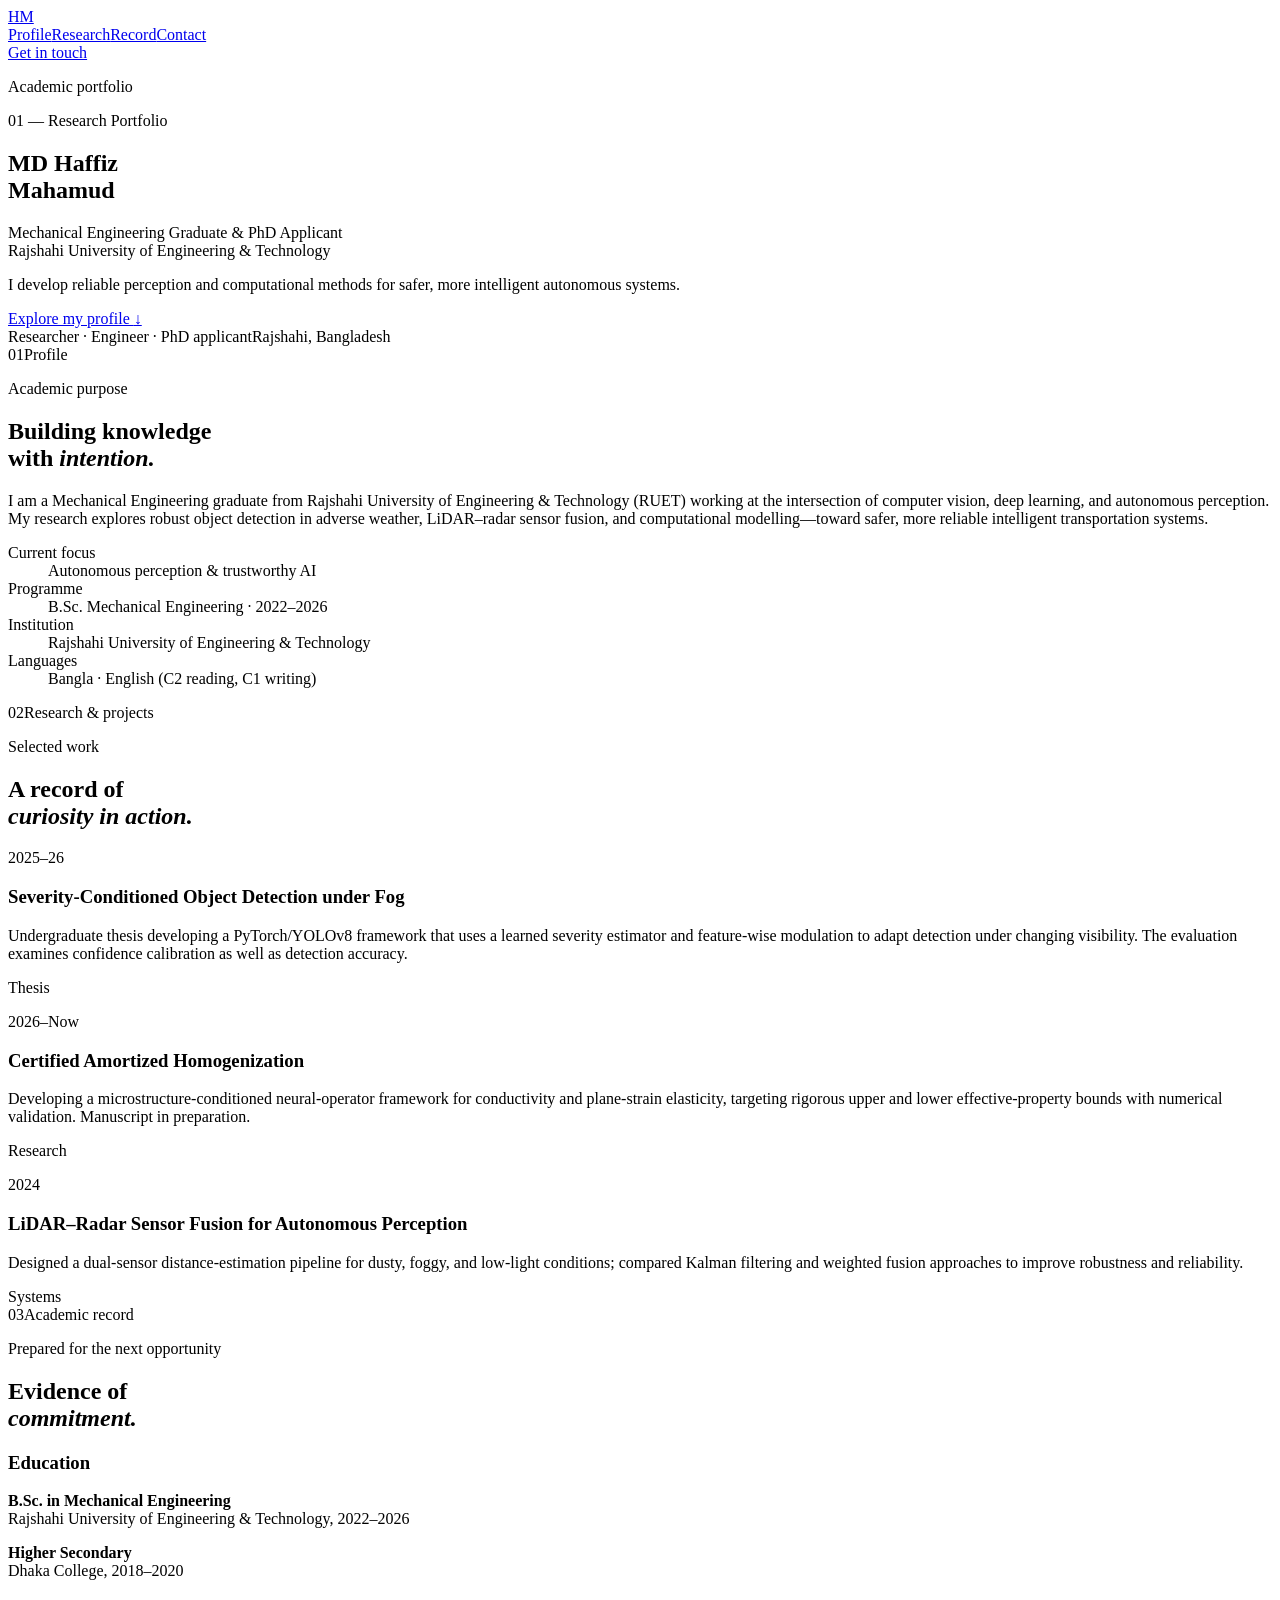
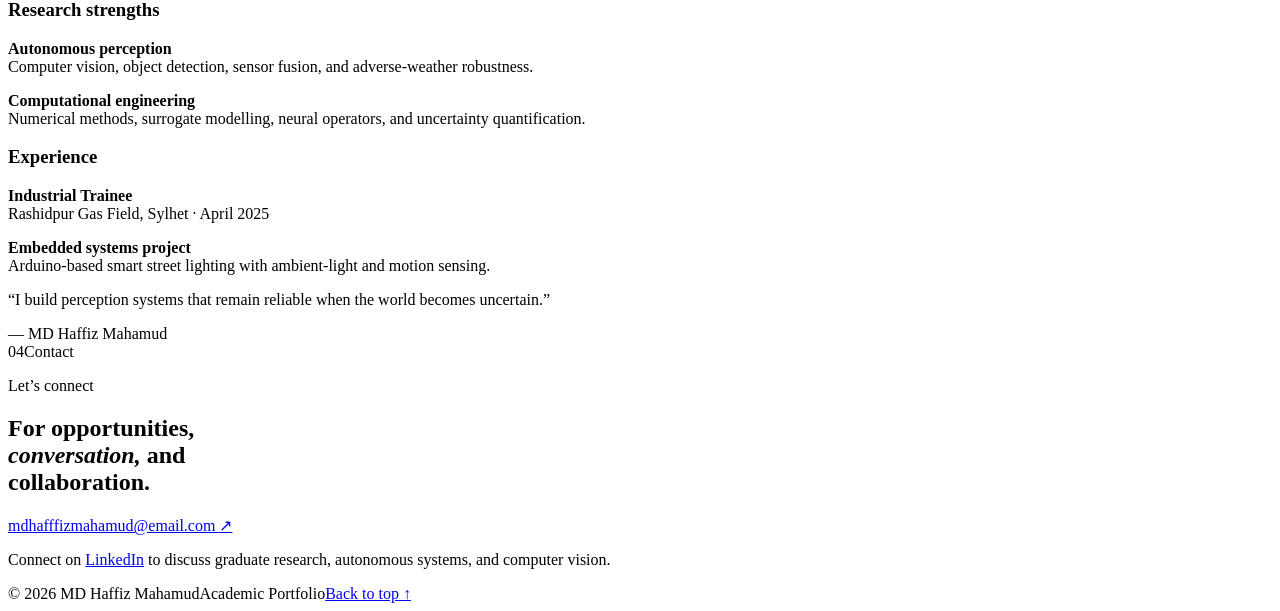
==== index.html @ a4521585 "Add academic portfolio homepage" ====
<!doctype html>
<html lang="en">
  <head>
    <meta charset="UTF-8" />
    <meta name="viewport" content="width=device-width, initial-scale=1.0" />
    <meta name="description" content="Academic portfolio of MD Haffiz Mahamud, researcher in computer vision and autonomous perception." />
    <title>MD Haffiz Mahamud | Academic Portfolio</title>
    <link rel="preconnect" href="https://fonts.googleapis.com" />
    <link rel="preconnect" href="https://fonts.gstatic.com" crossorigin />
    <link href="https://fonts.googleapis.com/css2?family=DM+Mono:wght@400;500&family=Inter:wght@400;500;600&family=Libre+Baskerville:ital,wght@0,400;0,700;1,400&display=swap" rel="stylesheet" />
    <link rel="stylesheet" href="styles.css" />
    <script src="script.js" defer></script>
  </head>
  <body>
    <header class="masthead">
      <a href="#top" class="monogram" aria-label="Home">HM</a>
      <nav aria-label="Primary navigation"><a href="#profile">Profile</a><a href="#research">Research</a><a href="#record">Record</a><a href="#contact">Contact</a></nav>
      <a href="#contact" class="outline-button">Get in touch</a>
    </header>
    <main id="top">
      <section class="hero" aria-labelledby="page-title">
        <p class="kicker">Academic portfolio</p>
        <div class="hero-grid">
          <div><p class="hero-index">01 — Research Portfolio</p><h1 id="page-title">MD Haffiz<br />Mahamud</h1></div>
          <div class="hero-statement"><p class="role">Mechanical Engineering Graduate &amp; PhD Applicant<br />Rajshahi University of Engineering &amp; Technology</p><p class="statement">I develop reliable perception and computational methods for safer, more intelligent autonomous systems.</p><a class="primary-button" href="#profile">Explore my profile <span>↓</span></a></div>
        </div>
        <div class="hero-rule"><span>Researcher · Engineer · PhD applicant</span><span>Rajshahi, Bangladesh</span></div>
      </section>
      <section class="profile section" id="profile">
        <div class="section-marker"><span>01</span><span>Profile</span></div>
        <div class="profile-content"><p class="overline">Academic purpose</p><h2>Building knowledge<br />with <em>intention.</em></h2><p class="lede">I am a Mechanical Engineering graduate from Rajshahi University of Engineering &amp; Technology (RUET) working at the intersection of computer vision, deep learning, and autonomous perception. My research explores robust object detection in adverse weather, LiDAR–radar sensor fusion, and computational modelling—toward safer, more reliable intelligent transportation systems.</p><dl class="facts"><div><dt>Current focus</dt><dd>Autonomous perception &amp; trustworthy AI</dd></div><div><dt>Programme</dt><dd>B.Sc. Mechanical Engineering · 2022–2026</dd></div><div><dt>Institution</dt><dd>Rajshahi University of Engineering &amp; Technology</dd></div><div><dt>Languages</dt><dd>Bangla · English (C2 reading, C1 writing)</dd></div></dl></div>
      </section>
      <section class="research section" id="research">
        <div class="section-marker"><span>02</span><span>Research &amp; projects</span></div>
        <div class="research-main"><p class="overline">Selected work</p><h2>A record of<br /><em>curiosity in action.</em></h2><div class="project-list"><article><p class="year">2025–26</p><div><h3>Severity-Conditioned Object Detection under Fog</h3><p>Undergraduate thesis developing a PyTorch/YOLOv8 framework that uses a learned severity estimator and feature-wise modulation to adapt detection under changing visibility. The evaluation examines confidence calibration as well as detection accuracy.</p></div><span class="tag">Thesis</span></article><article><p class="year">2026–Now</p><div><h3>Certified Amortized Homogenization</h3><p>Developing a microstructure-conditioned neural-operator framework for conductivity and plane-strain elasticity, targeting rigorous upper and lower effective-property bounds with numerical validation. Manuscript in preparation.</p></div><span class="tag">Research</span></article><article><p class="year">2024</p><div><h3>LiDAR–Radar Sensor Fusion for Autonomous Perception</h3><p>Designed a dual-sensor distance-estimation pipeline for dusty, foggy, and low-light conditions; compared Kalman filtering and weighted fusion approaches to improve robustness and reliability.</p></div><span class="tag">Systems</span></article></div></div>
      </section>
      <section class="record section" id="record">
        <div class="section-marker light"><span>03</span><span>Academic record</span></div>
        <div class="record-main"><p class="overline">Prepared for the next opportunity</p><h2>Evidence of<br /><em>commitment.</em></h2><div class="record-columns"><div><h3>Education</h3><p><strong>B.Sc. in Mechanical Engineering</strong><br />Rajshahi University of Engineering &amp; Technology, 2022–2026</p><p><strong>Higher Secondary</strong><br />Dhaka College, 2018–2020</p></div><div><h3>Research strengths</h3><p><strong>Autonomous perception</strong><br />Computer vision, object detection, sensor fusion, and adverse-weather robustness.</p><p><strong>Computational engineering</strong><br />Numerical methods, surrogate modelling, neural operators, and uncertainty quantification.</p></div><div><h3>Experience</h3><p><strong>Industrial Trainee</strong><br />Rashidpur Gas Field, Sylhet · April 2025</p><p><strong>Embedded systems project</strong><br />Arduino-based smart street lighting with ambient-light and motion sensing.</p></div></div></div>
      </section>
      <section class="quote"><p>“I build perception systems that remain reliable when the world becomes uncertain.”</p><span>— MD Haffiz Mahamud</span></section>
      <section class="contact section" id="contact"><div class="section-marker"><span>04</span><span>Contact</span></div><div class="contact-main"><p class="overline">Let’s connect</p><h2>For opportunities,<br /><em>conversation,</em> and<br />collaboration.</h2><a class="email" href="mailto:mdhafffizmahamud@email.com">mdhafffizmahamud@email.com <span>↗</span></a><p class="contact-note">Connect on <a href="https://www.linkedin.com/in/md-haffiz-mahamud" target="_blank" rel="noopener noreferrer">LinkedIn</a> to discuss graduate research, autonomous systems, and computer vision.</p></div></section>
    </main>
    <footer><span>© 2026 MD Haffiz Mahamud</span><span>Academic Portfolio</span><a href="#top">Back to top ↑</a></footer>
  </body>
</html>
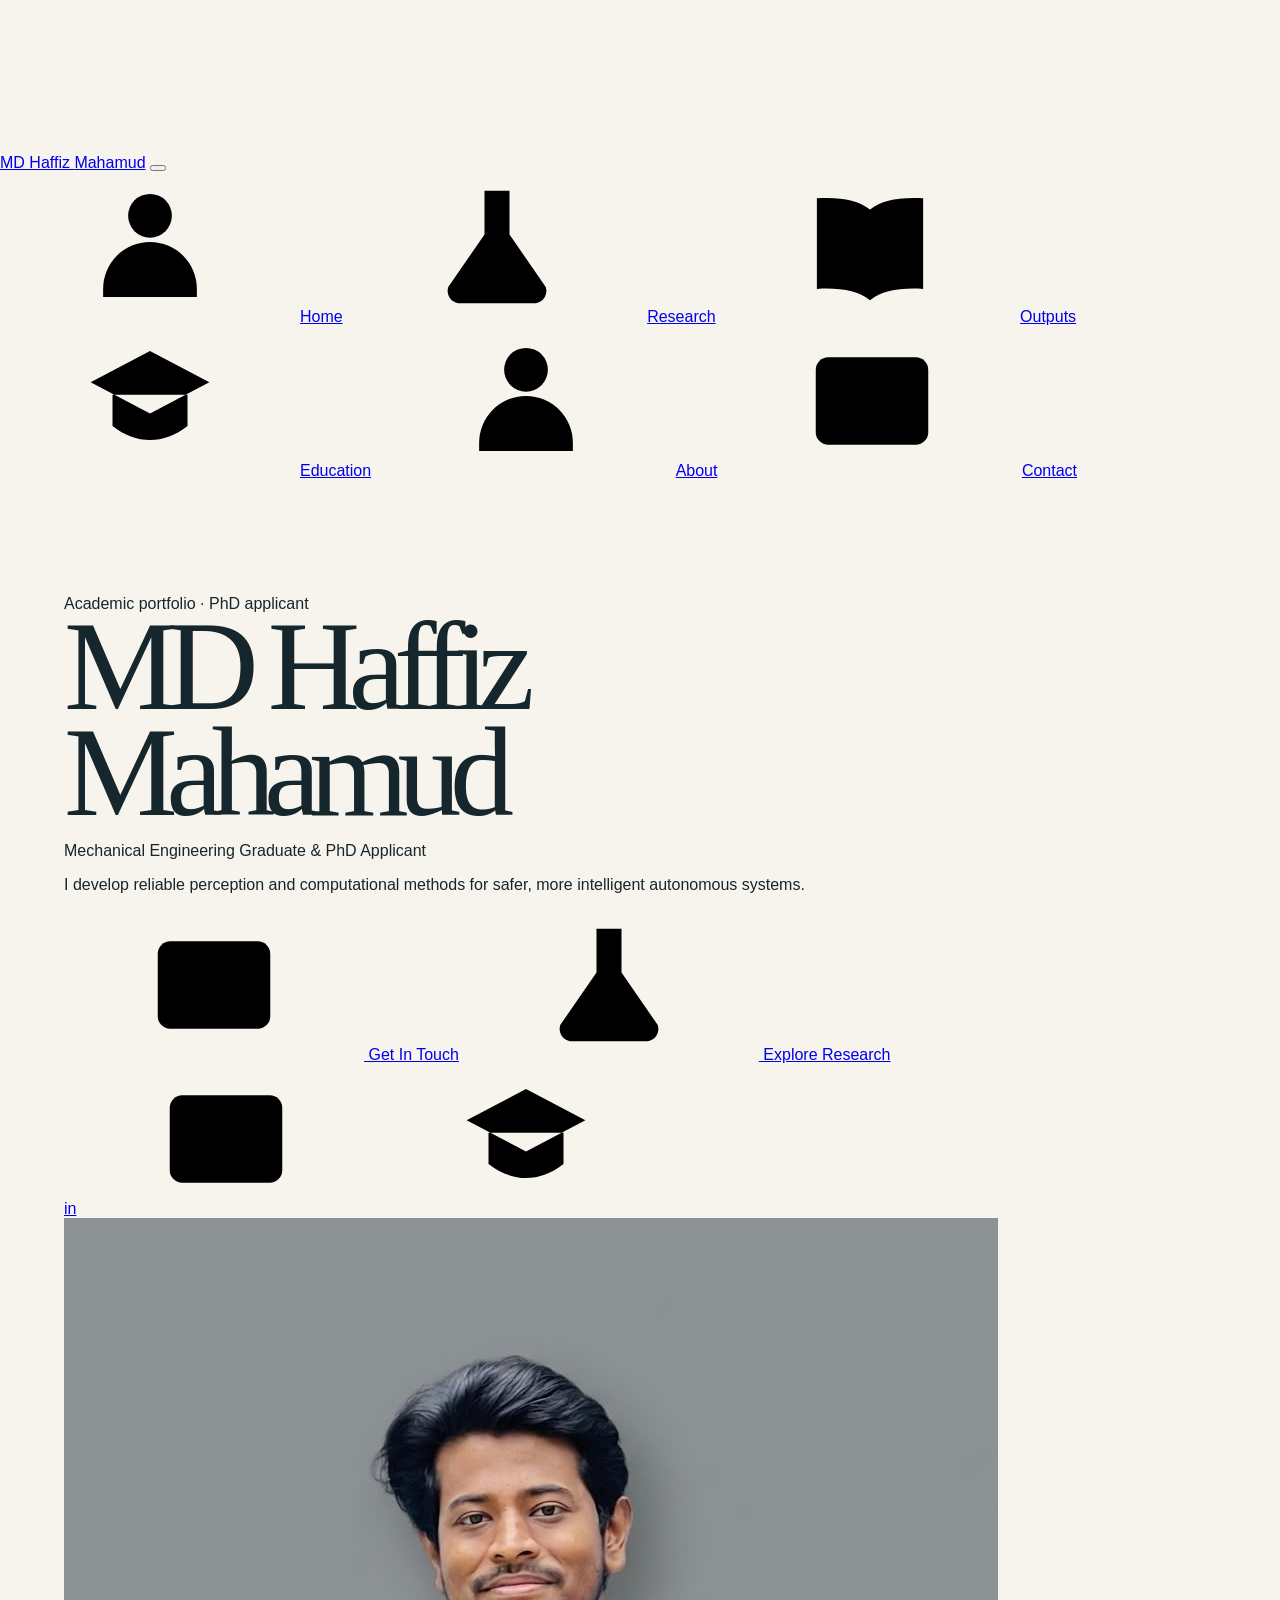
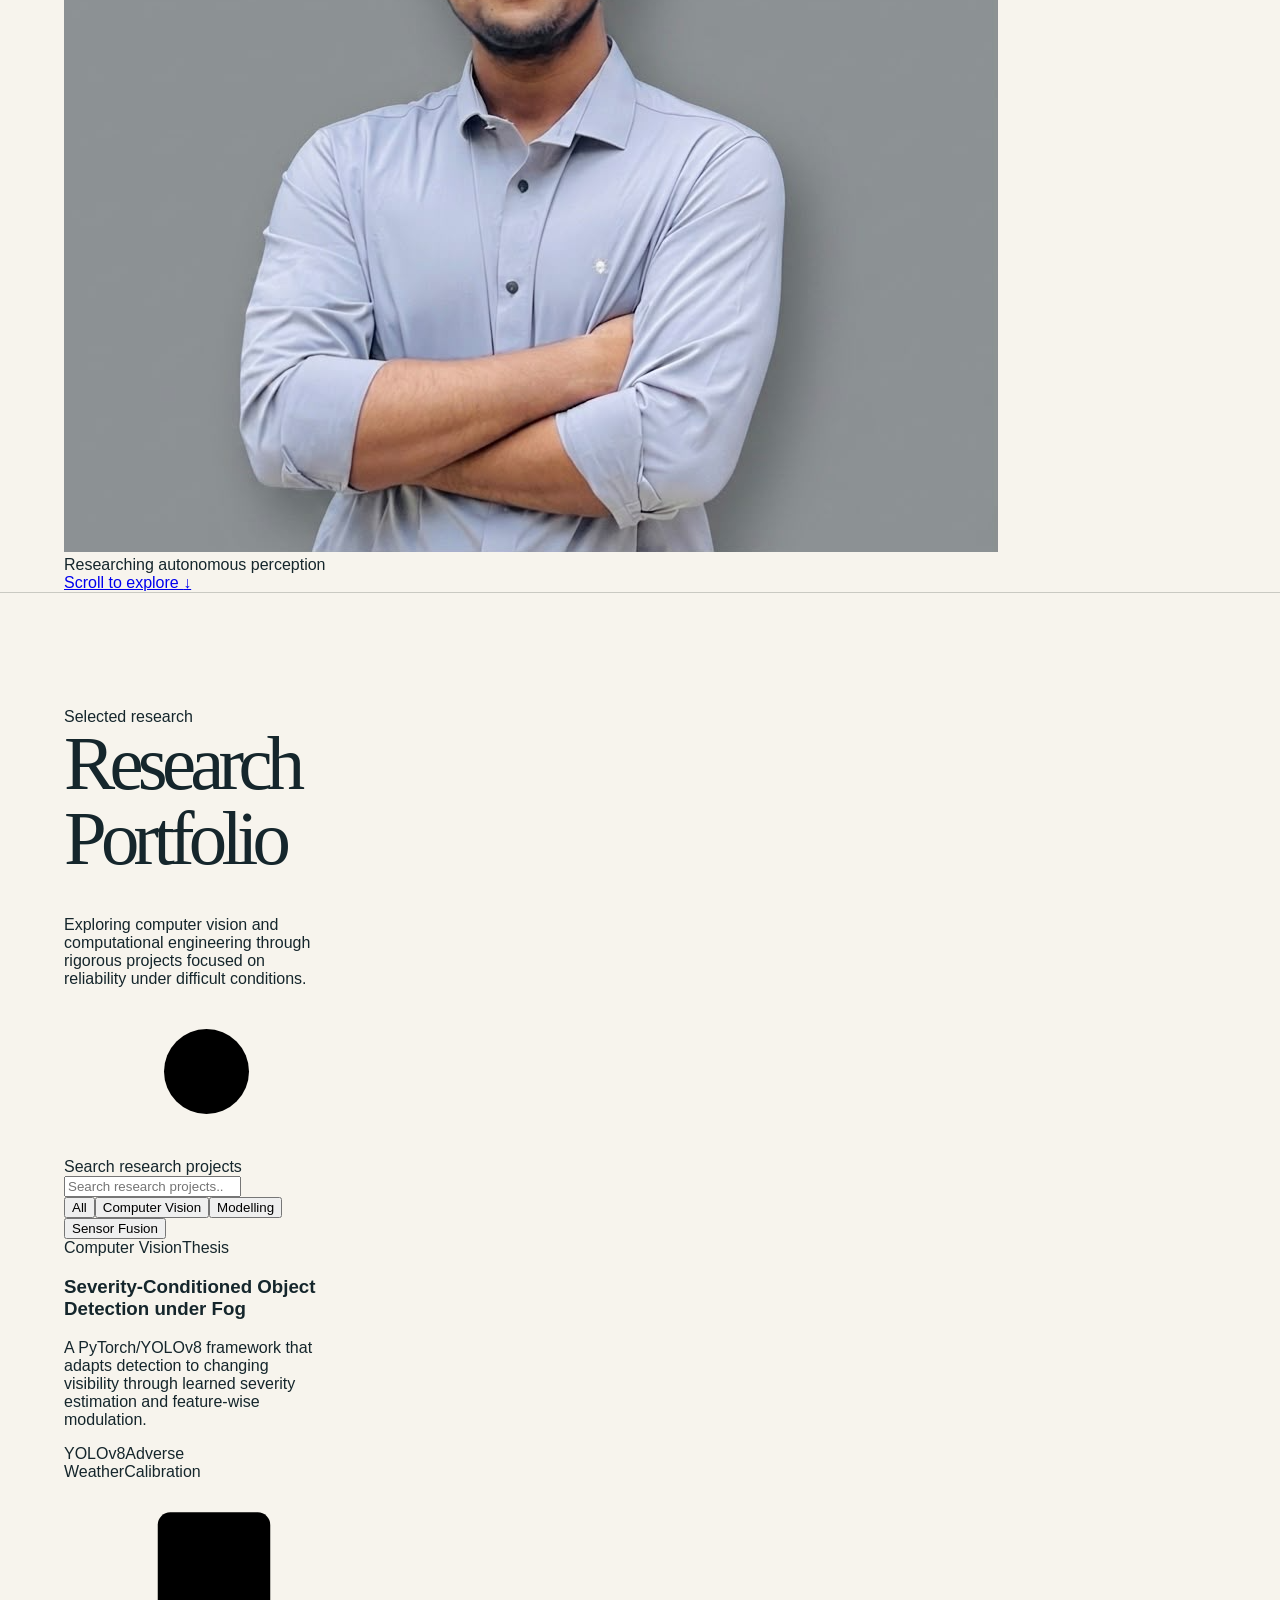
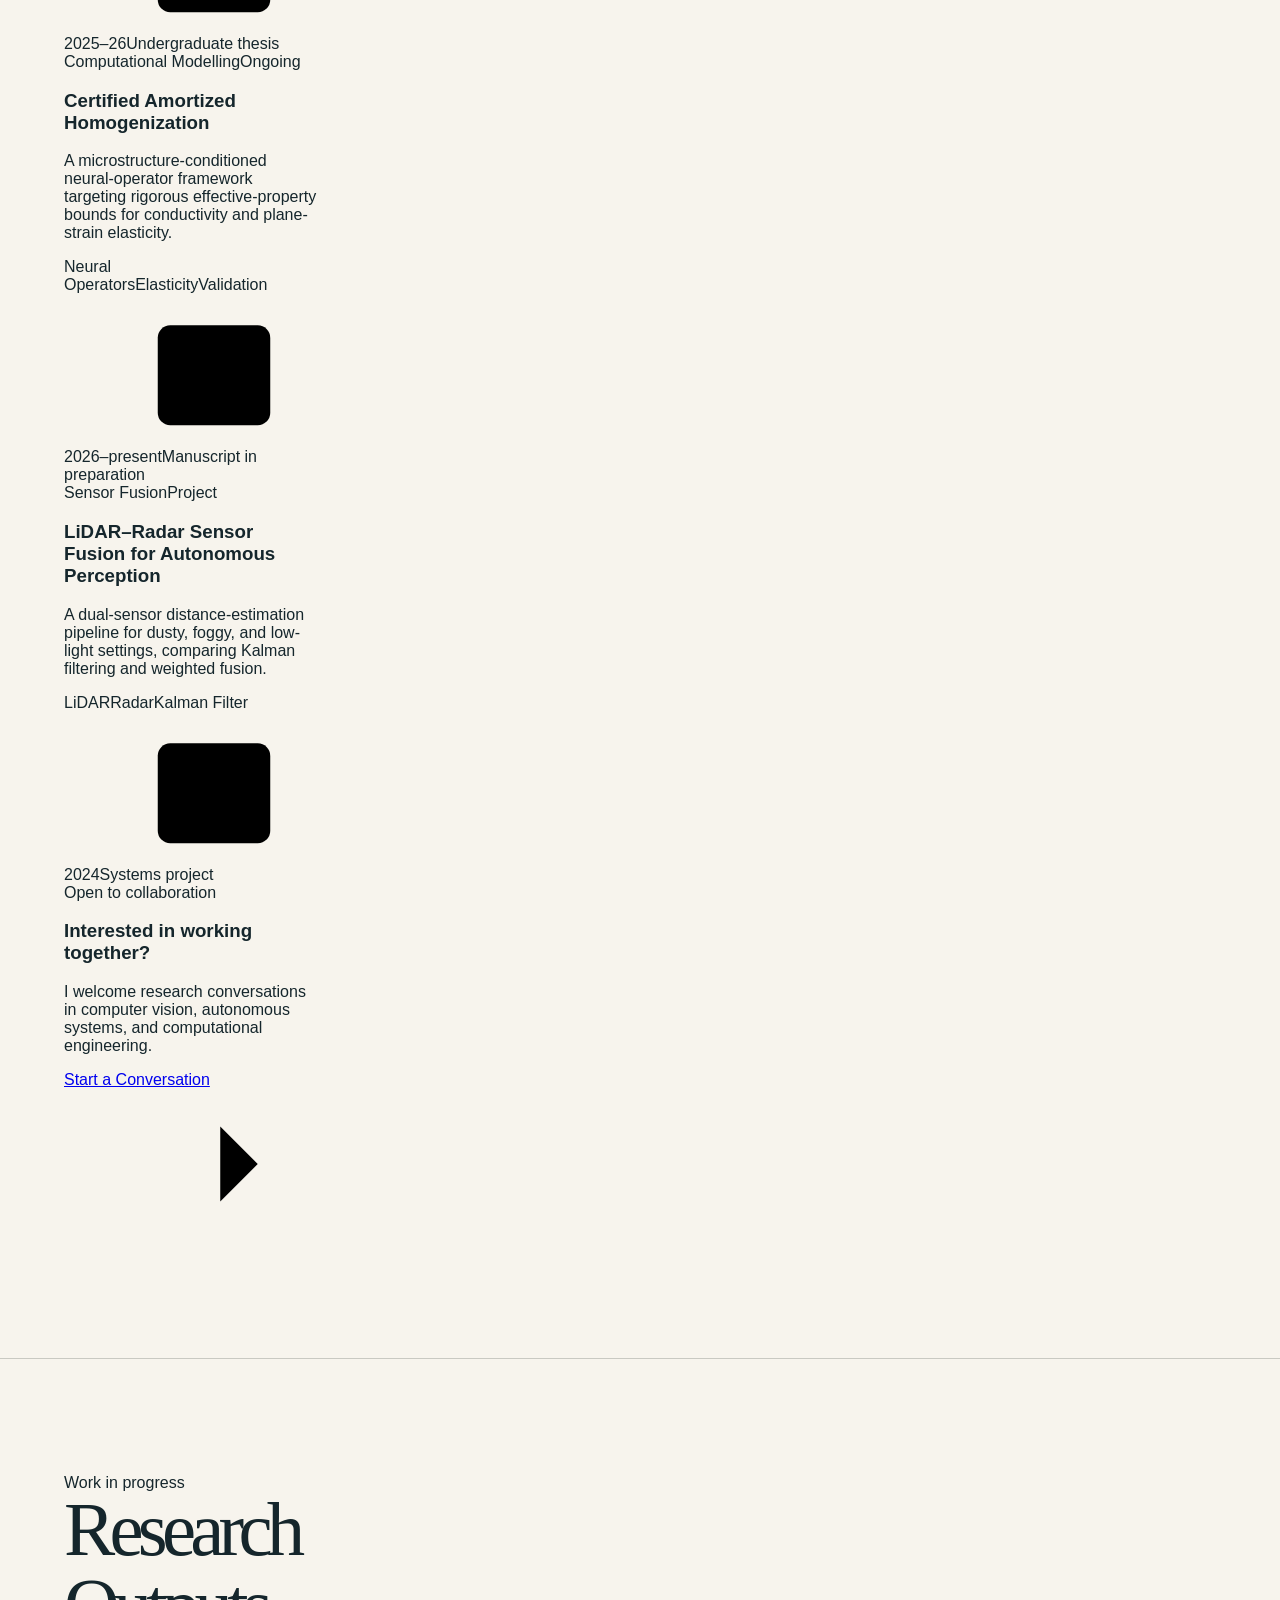
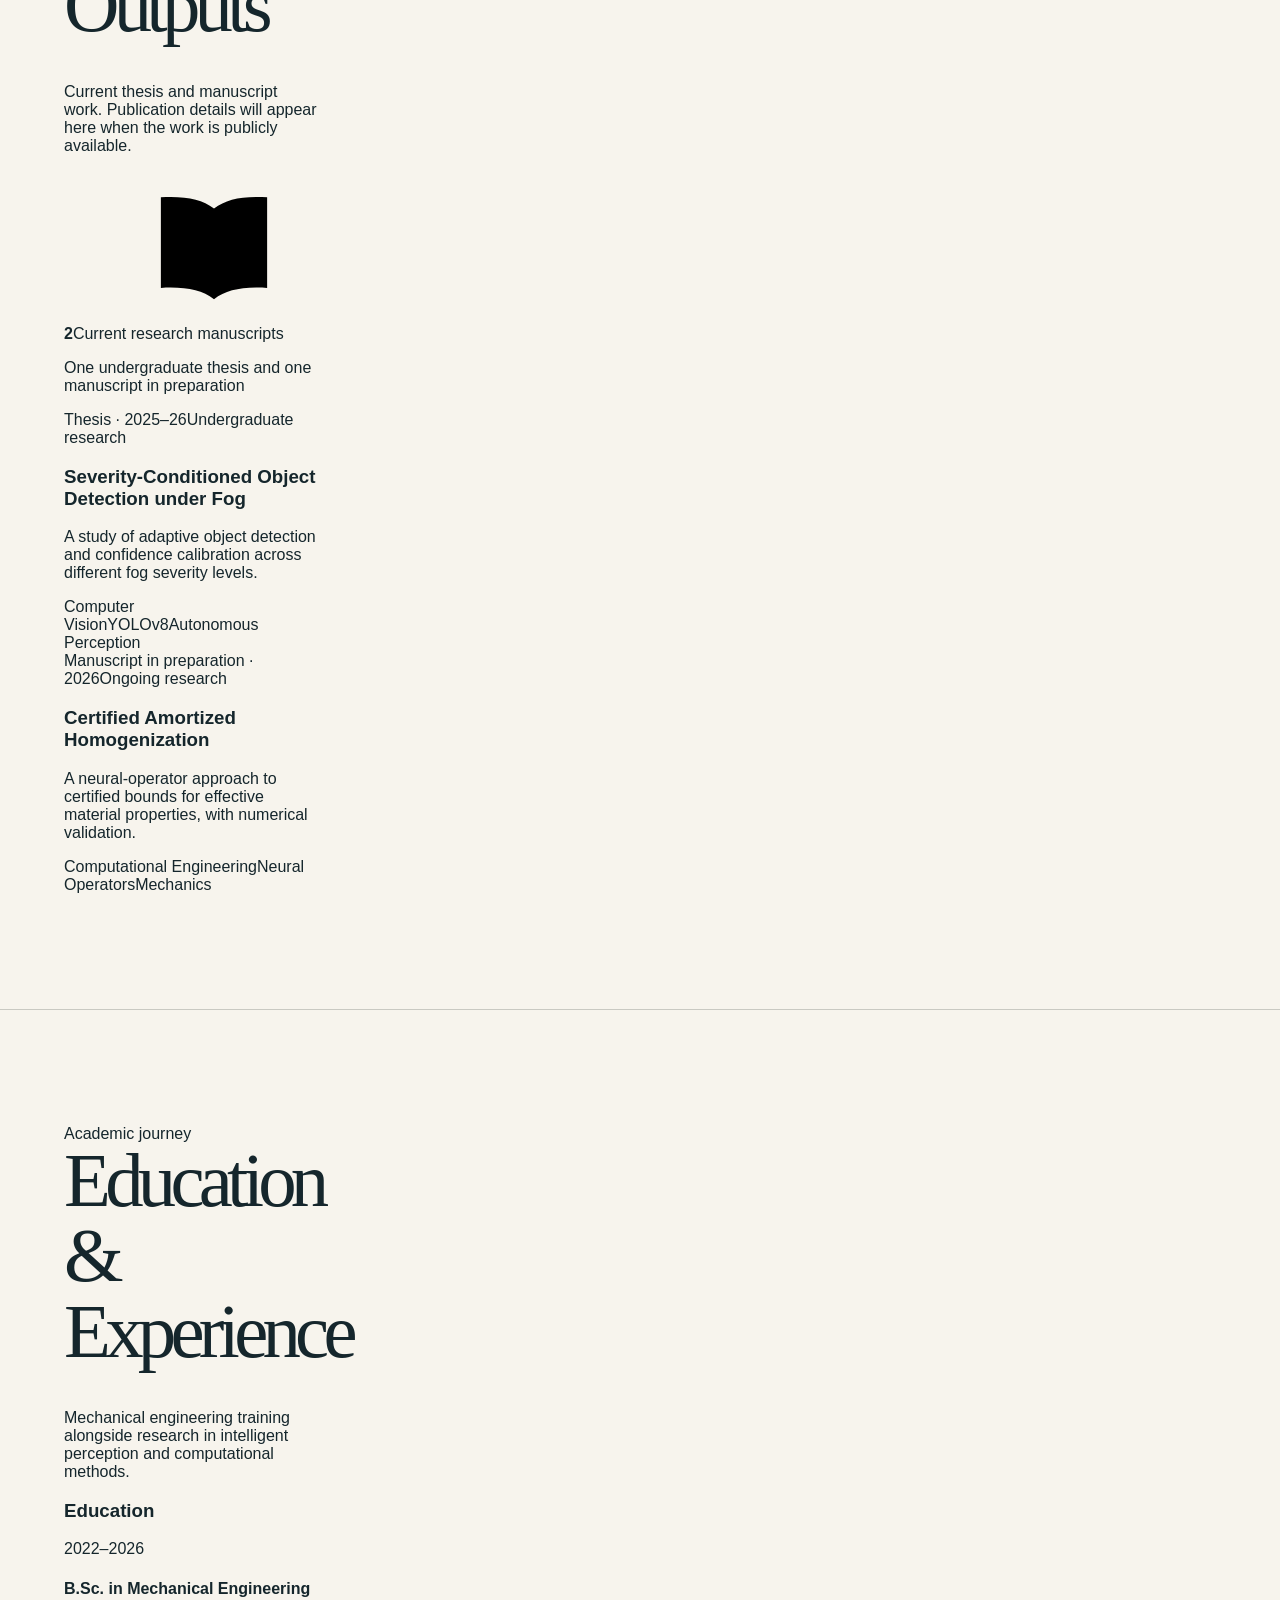
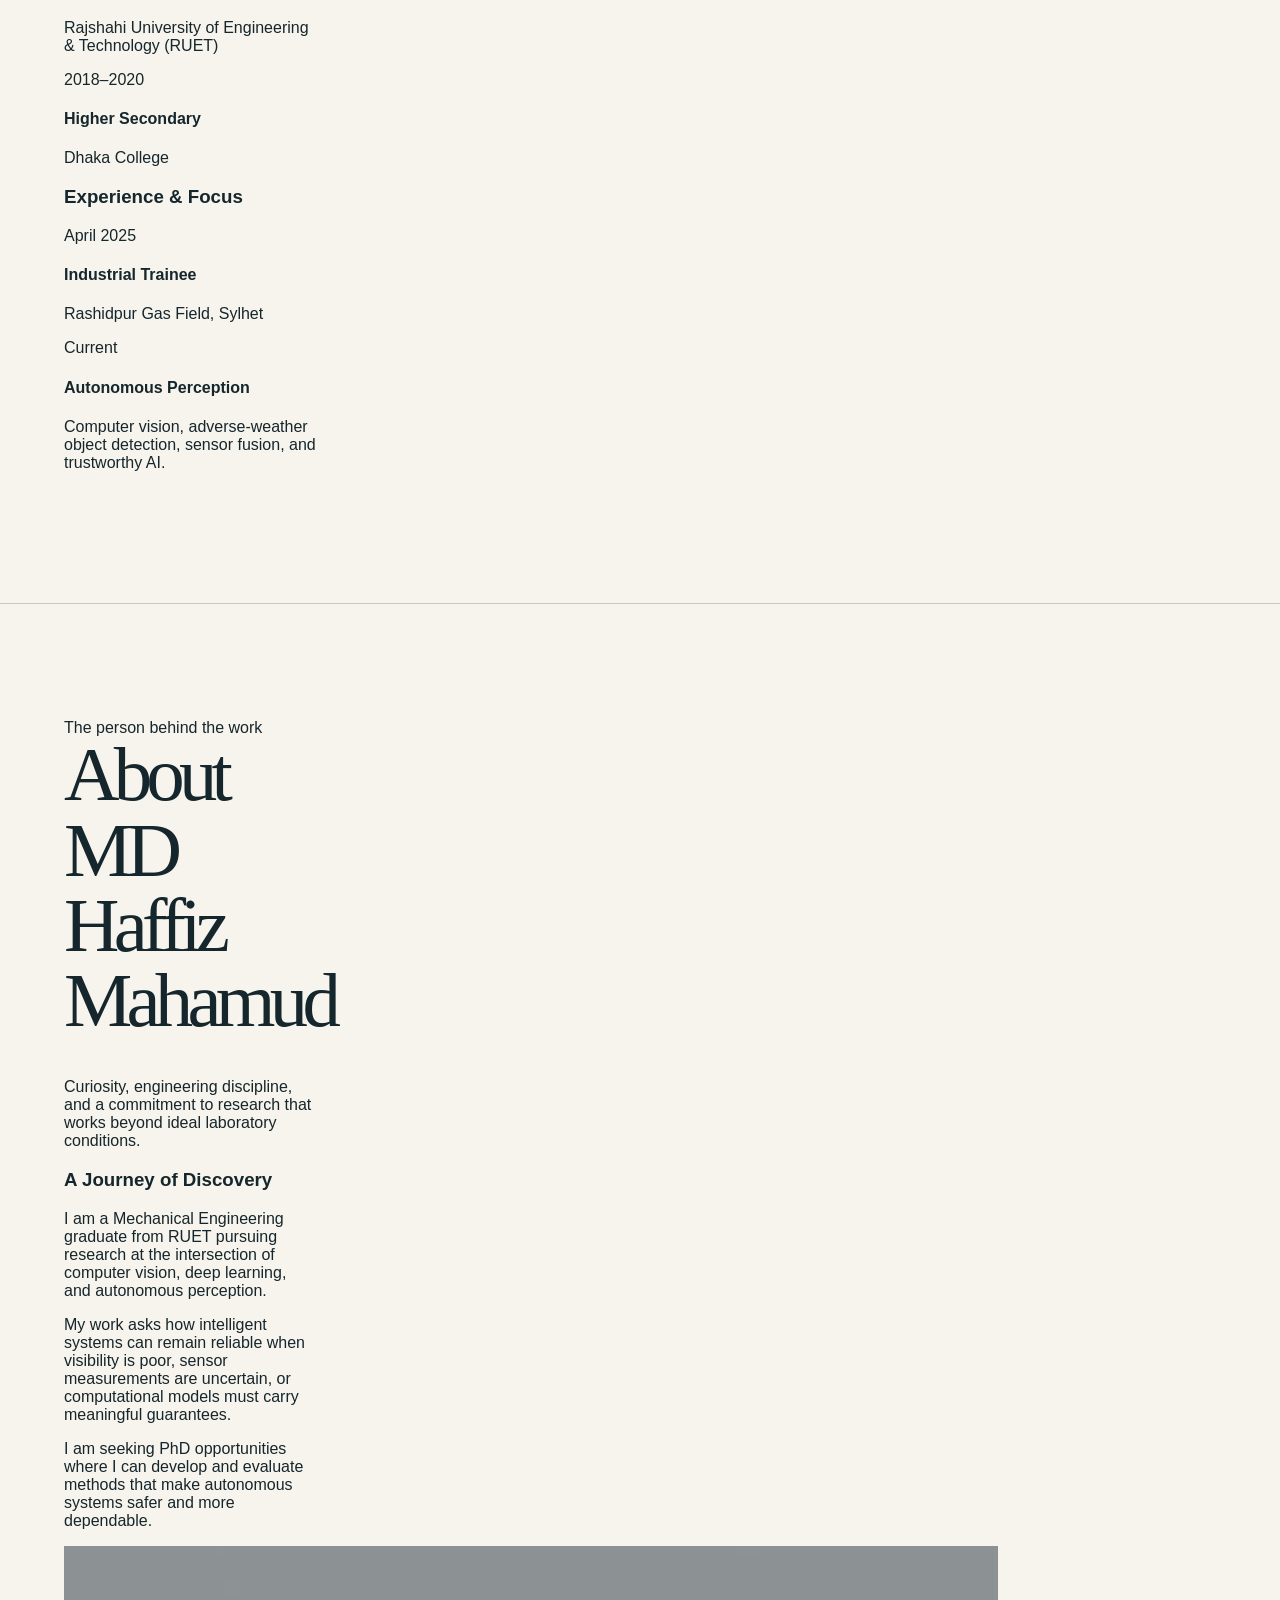
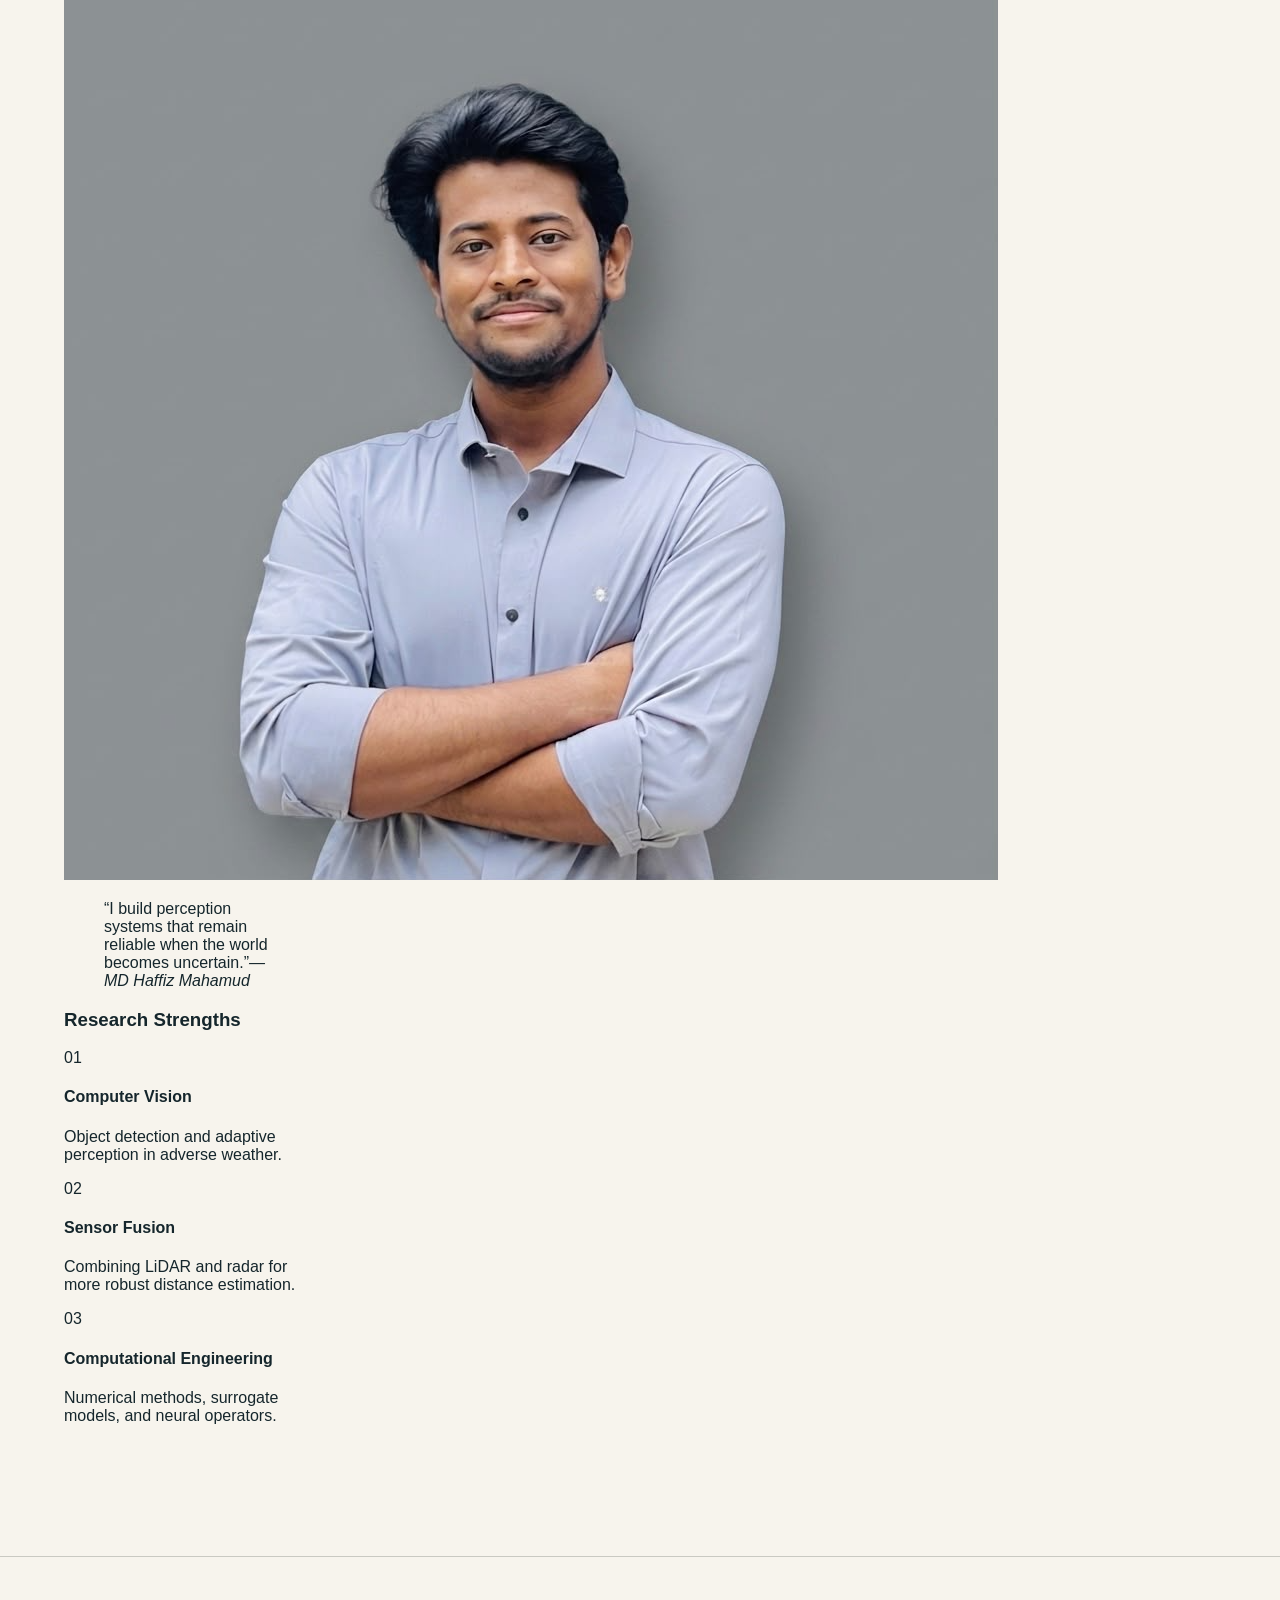
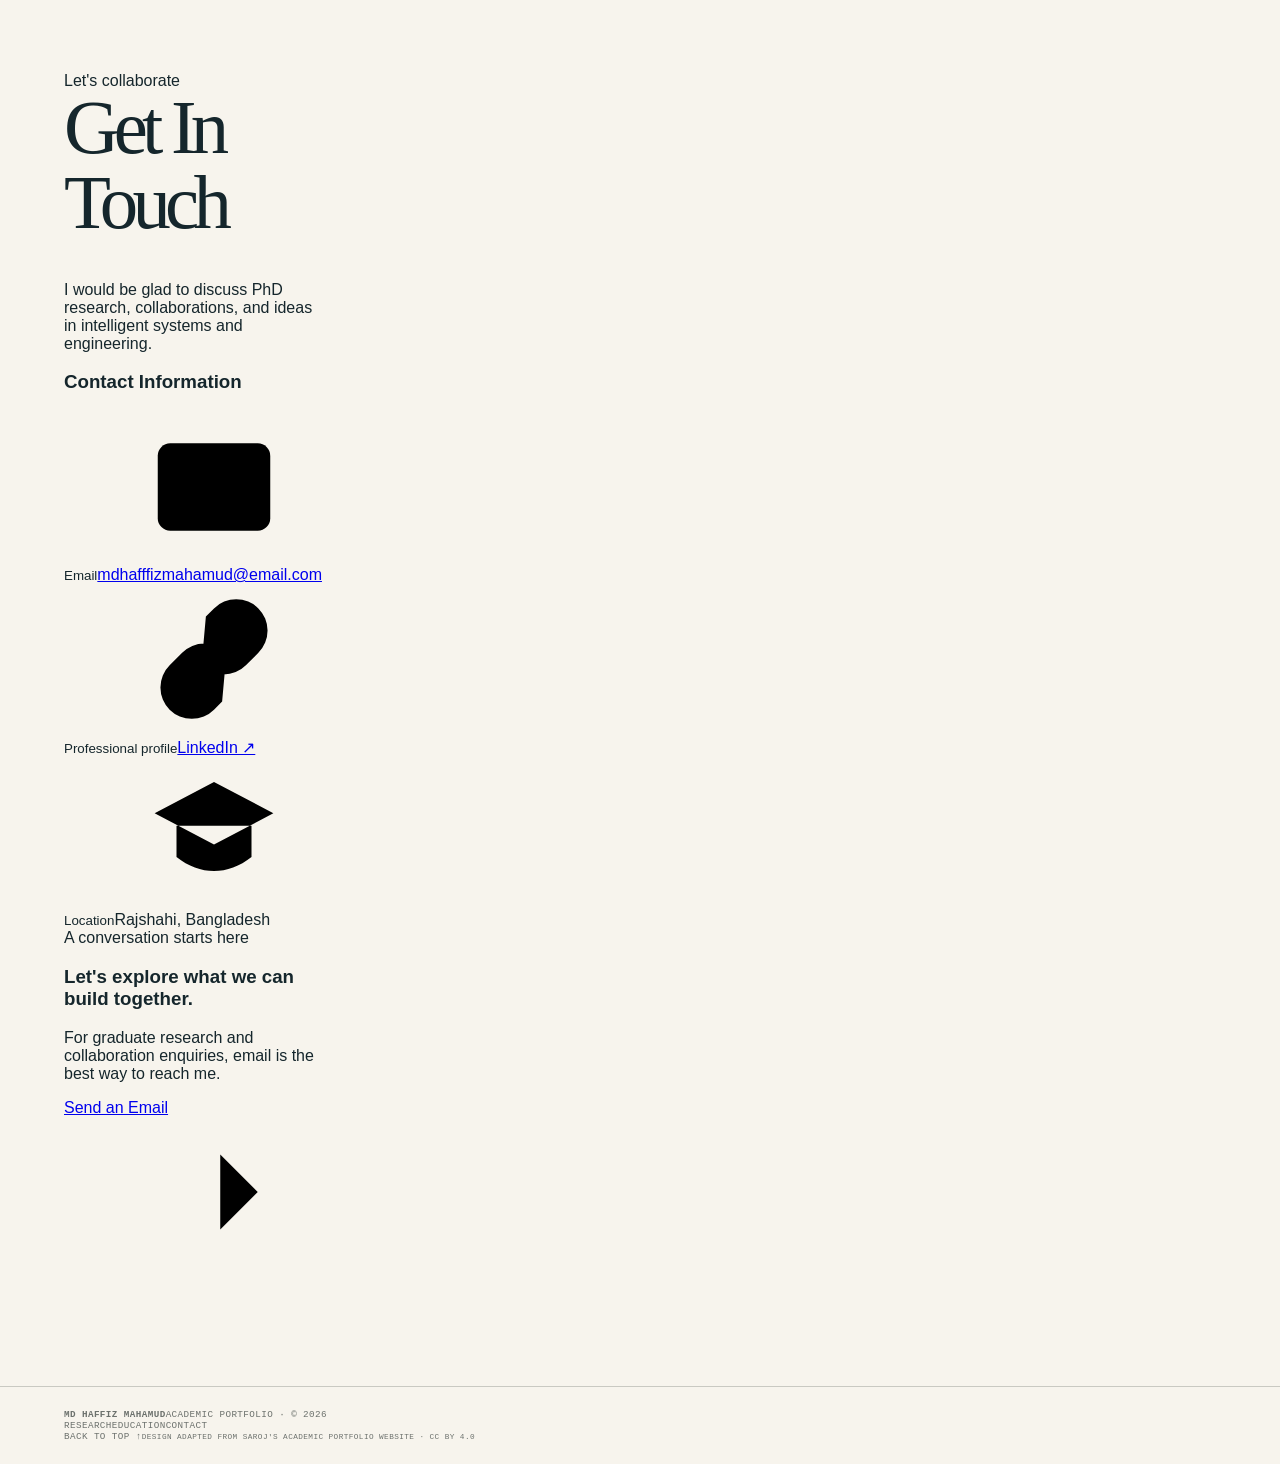
==== commit c448be70: "Publish redesigned academic portfolio" ====
--- a/index.html
+++ b/index.html
@@ -1,46 +1,82 @@
 <!doctype html>
 <html lang="en">
-  <head>
-    <meta charset="UTF-8" />
-    <meta name="viewport" content="width=device-width, initial-scale=1.0" />
-    <meta name="description" content="Academic portfolio of MD Haffiz Mahamud, researcher in computer vision and autonomous perception." />
-    <title>MD Haffiz Mahamud | Academic Portfolio</title>
-    <link rel="preconnect" href="https://fonts.googleapis.com" />
-    <link rel="preconnect" href="https://fonts.gstatic.com" crossorigin />
-    <link href="https://fonts.googleapis.com/css2?family=DM+Mono:wght@400;500&family=Inter:wght@400;500;600&family=Libre+Baskerville:ital,wght@0,400;0,700;1,400&display=swap" rel="stylesheet" />
-    <link rel="stylesheet" href="styles.css" />
-    <script src="script.js" defer></script>
-  </head>
-  <body>
-    <header class="masthead">
-      <a href="#top" class="monogram" aria-label="Home">HM</a>
-      <nav aria-label="Primary navigation"><a href="#profile">Profile</a><a href="#research">Research</a><a href="#record">Record</a><a href="#contact">Contact</a></nav>
-      <a href="#contact" class="outline-button">Get in touch</a>
-    </header>
-    <main id="top">
-      <section class="hero" aria-labelledby="page-title">
-        <p class="kicker">Academic portfolio</p>
-        <div class="hero-grid">
-          <div><p class="hero-index">01 — Research Portfolio</p><h1 id="page-title">MD Haffiz<br />Mahamud</h1></div>
-          <div class="hero-statement"><p class="role">Mechanical Engineering Graduate &amp; PhD Applicant<br />Rajshahi University of Engineering &amp; Technology</p><p class="statement">I develop reliable perception and computational methods for safer, more intelligent autonomous systems.</p><a class="primary-button" href="#profile">Explore my profile <span>↓</span></a></div>
-        </div>
-        <div class="hero-rule"><span>Researcher · Engineer · PhD applicant</span><span>Rajshahi, Bangladesh</span></div>
-      </section>
-      <section class="profile section" id="profile">
-        <div class="section-marker"><span>01</span><span>Profile</span></div>
-        <div class="profile-content"><p class="overline">Academic purpose</p><h2>Building knowledge<br />with <em>intention.</em></h2><p class="lede">I am a Mechanical Engineering graduate from Rajshahi University of Engineering &amp; Technology (RUET) working at the intersection of computer vision, deep learning, and autonomous perception. My research explores robust object detection in adverse weather, LiDAR–radar sensor fusion, and computational modelling—toward safer, more reliable intelligent transportation systems.</p><dl class="facts"><div><dt>Current focus</dt><dd>Autonomous perception &amp; trustworthy AI</dd></div><div><dt>Programme</dt><dd>B.Sc. Mechanical Engineering · 2022–2026</dd></div><div><dt>Institution</dt><dd>Rajshahi University of Engineering &amp; Technology</dd></div><div><dt>Languages</dt><dd>Bangla · English (C2 reading, C1 writing)</dd></div></dl></div>
-      </section>
-      <section class="research section" id="research">
-        <div class="section-marker"><span>02</span><span>Research &amp; projects</span></div>
-        <div class="research-main"><p class="overline">Selected work</p><h2>A record of<br /><em>curiosity in action.</em></h2><div class="project-list"><article><p class="year">2025–26</p><div><h3>Severity-Conditioned Object Detection under Fog</h3><p>Undergraduate thesis developing a PyTorch/YOLOv8 framework that uses a learned severity estimator and feature-wise modulation to adapt detection under changing visibility. The evaluation examines confidence calibration as well as detection accuracy.</p></div><span class="tag">Thesis</span></article><article><p class="year">2026–Now</p><div><h3>Certified Amortized Homogenization</h3><p>Developing a microstructure-conditioned neural-operator framework for conductivity and plane-strain elasticity, targeting rigorous upper and lower effective-property bounds with numerical validation. Manuscript in preparation.</p></div><span class="tag">Research</span></article><article><p class="year">2024</p><div><h3>LiDAR–Radar Sensor Fusion for Autonomous Perception</h3><p>Designed a dual-sensor distance-estimation pipeline for dusty, foggy, and low-light conditions; compared Kalman filtering and weighted fusion approaches to improve robustness and reliability.</p></div><span class="tag">Systems</span></article></div></div>
-      </section>
-      <section class="record section" id="record">
-        <div class="section-marker light"><span>03</span><span>Academic record</span></div>
-        <div class="record-main"><p class="overline">Prepared for the next opportunity</p><h2>Evidence of<br /><em>commitment.</em></h2><div class="record-columns"><div><h3>Education</h3><p><strong>B.Sc. in Mechanical Engineering</strong><br />Rajshahi University of Engineering &amp; Technology, 2022–2026</p><p><strong>Higher Secondary</strong><br />Dhaka College, 2018–2020</p></div><div><h3>Research strengths</h3><p><strong>Autonomous perception</strong><br />Computer vision, object detection, sensor fusion, and adverse-weather robustness.</p><p><strong>Computational engineering</strong><br />Numerical methods, surrogate modelling, neural operators, and uncertainty quantification.</p></div><div><h3>Experience</h3><p><strong>Industrial Trainee</strong><br />Rashidpur Gas Field, Sylhet · April 2025</p><p><strong>Embedded systems project</strong><br />Arduino-based smart street lighting with ambient-light and motion sensing.</p></div></div></div>
-      </section>
-      <section class="quote"><p>“I build perception systems that remain reliable when the world becomes uncertain.”</p><span>— MD Haffiz Mahamud</span></section>
-      <section class="contact section" id="contact"><div class="section-marker"><span>04</span><span>Contact</span></div><div class="contact-main"><p class="overline">Let’s connect</p><h2>For opportunities,<br /><em>conversation,</em> and<br />collaboration.</h2><a class="email" href="mailto:mdhafffizmahamud@email.com">mdhafffizmahamud@email.com <span>↗</span></a><p class="contact-note">Connect on <a href="https://www.linkedin.com/in/md-haffiz-mahamud" target="_blank" rel="noopener noreferrer">LinkedIn</a> to discuss graduate research, autonomous systems, and computer vision.</p></div></section>
-    </main>
-    <footer><span>© 2026 MD Haffiz Mahamud</span><span>Academic Portfolio</span><a href="#top">Back to top ↑</a></footer>
-  </body>
+<head>
+  <meta charset="UTF-8">
+  <meta name="viewport" content="width=device-width, initial-scale=1">
+  <meta name="description" content="Academic portfolio of MD Haffiz Mahamud, PhD applicant researching computer vision, autonomous perception, and computational engineering.">
+  <meta name="theme-color" content="#ffffff">
+  <title>MD Haffiz Mahamud | Academic Portfolio</title>
+  <link rel="preconnect" href="https://fonts.googleapis.com">
+  <link rel="preconnect" href="https://fonts.gstatic.com" crossorigin>
+  <link href="https://fonts.googleapis.com/css2?family=DM+Sans:wght@400;500;600;700&family=Playfair+Display:wght@400;500;600;700&display=swap" rel="stylesheet">
+  <link rel="stylesheet" href="styles.css">
+  <script src="script.js" defer></script>
+</head>
+<body>
+  <svg class="icon-library" xmlns="http://www.w3.org/2000/svg" aria-hidden="true">
+    <symbol id="i-user" viewBox="0 0 24 24"><circle cx="12" cy="7" r="3.5"/><path d="M4.5 20v-1.3A7.5 7.5 0 0 1 12 11.2a7.5 7.5 0 0 1 7.5 7.5V20"/></symbol>
+    <symbol id="i-flask" viewBox="0 0 24 24"><path d="M9 3h6M10 3v7l-5.8 8.4A2 2 0 0 0 5.8 21h12.4a2 2 0 0 0 1.6-2.6L14 10V3M7.5 16h9"/></symbol>
+    <symbol id="i-book" viewBox="0 0 24 24"><path d="M12 20.5c-2-1.5-4.6-2-8.5-1.8V4.2C7.5 4 10 4.5 12 6c2-1.5 4.5-2 8.5-1.8v14.5c-3.9-.2-6.5.3-8.5 1.8ZM12 6v14.5"/></symbol>
+    <symbol id="i-cap" viewBox="0 0 24 24"><path d="m2.5 9 9.5-5 9.5 5-9.5 5-9.5-5ZM6 11v5c3.8 3 8.2 3 12 0v-5M21.5 9v7"/></symbol>
+    <symbol id="i-mail" viewBox="0 0 24 24"><rect x="3" y="5" width="18" height="14" rx="2"/><path d="m4 7 8 6 8-6"/></symbol>
+    <symbol id="i-arrow" viewBox="0 0 24 24"><path d="M4 12h15m-6-6 6 6-6 6"/></symbol>
+    <symbol id="i-search" viewBox="0 0 24 24"><circle cx="10.8" cy="10.8" r="6.8"/><path d="m16 16 5 5"/></symbol>
+    <symbol id="i-calendar" viewBox="0 0 24 24"><rect x="3" y="5" width="18" height="16" rx="2"/><path d="M7 3v4m10-4v4M3 10h18"/></symbol>
+    <symbol id="i-link" viewBox="0 0 24 24"><path d="M10 13a5 5 0 0 0 7.1 0l2-2a5 5 0 0 0-7.1-7.1l-1.3 1.3M14 11a5 5 0 0 0-7.1 0l-2 2A5 5 0 0 0 12 20.1l1.3-1.3"/></symbol>
+  </svg>
+  <header class="site-header"><div class="nav-shell">
+    <a class="brand" href="#home">MD Haffiz <span>Mahamud</span></a>
+    <button class="menu-toggle" type="button" aria-label="Open navigation" aria-expanded="false"><span></span><span></span><span></span></button>
+    <nav class="main-nav" aria-label="Primary navigation">
+      <a class="nav-link active" href="#home"><svg><use href="#i-user"/></svg>Home</a>
+      <a class="nav-link" href="#research"><svg><use href="#i-flask"/></svg>Research</a>
+      <a class="nav-link" href="#outputs"><svg><use href="#i-book"/></svg>Outputs</a>
+      <a class="nav-link" href="#education"><svg><use href="#i-cap"/></svg>Education</a>
+      <a class="nav-link" href="#about"><svg><use href="#i-user"/></svg>About</a>
+      <a class="nav-link" href="#contact"><svg><use href="#i-mail"/></svg>Contact</a>
+    </nav>
+  </div></header>
+  <main>
+    <section class="hero wrap" id="home" aria-labelledby="hero-title">
+      <div class="hero-copy reveal">
+        <div class="eyebrow"><span class="eyebrow-line"></span> Academic portfolio · PhD applicant</div>
+        <h1 id="hero-title">MD Haffiz<br><span>Mahamud</span></h1>
+        <p class="hero-role">Mechanical Engineering Graduate &amp; PhD Applicant</p>
+        <p class="hero-description">I develop reliable perception and computational methods for safer, more intelligent autonomous systems.</p>
+        <div class="hero-actions"><a class="button button-dark" href="#contact"><svg><use href="#i-mail"/></svg> Get In Touch</a><a class="button button-outline" href="#research"><svg><use href="#i-flask"/></svg> Explore Research</a></div>
+        <div class="social-links" aria-label="Academic and contact links"><a href="https://www.linkedin.com/in/md-haffiz-mahamud" target="_blank" rel="noopener noreferrer" aria-label="LinkedIn">in</a><a href="mailto:mdhafffizmahamud@email.com" aria-label="Email"><svg><use href="#i-mail"/></svg></a><a href="#education" aria-label="Education"><svg><use href="#i-cap"/></svg></a></div>
+      </div>
+      <div class="portrait-wrap reveal"><div class="portrait-halo"></div><div class="portrait-card"><img src="portrait.png" alt="Portrait of MD Haffiz Mahamud" width="934" height="934"></div><div class="portrait-caption"><span class="caption-dot"></span> Researching autonomous perception</div></div>
+      <a class="scroll-cue" href="#research">Scroll to explore <span>↓</span></a>
+    </section>
+    <section class="section research-section" id="research" aria-labelledby="research-title"><div class="wrap">
+      <div class="section-heading reveal"><span class="section-kicker">Selected research</span><h2 id="research-title">Research Portfolio</h2><p>Exploring computer vision and computational engineering through rigorous projects focused on reliability under difficult conditions.</p></div>
+      <div class="research-toolbar reveal"><label class="search-box"><svg><use href="#i-search"/></svg><span class="sr-only">Search research projects</span><input id="research-search" type="search" placeholder="Search research projects..."></label><div class="filter-list" role="group" aria-label="Filter research topics"><button class="filter active" data-filter="all" type="button">All</button><button class="filter" data-filter="vision" type="button">Computer Vision</button><button class="filter" data-filter="modelling" type="button">Modelling</button><button class="filter" data-filter="sensors" type="button">Sensor Fusion</button></div></div>
+      <div class="project-grid" id="project-grid">
+        <article class="project-card reveal" data-category="vision" data-search="severity conditioned object detection fog computer vision yolo pytorch thesis"><div class="card-visual visual-fog"><span class="visual-label">Computer Vision</span><span class="status status-completed">Thesis</span><span class="fog-road"></span><span class="fog-object fog-object-one"></span><span class="fog-object fog-object-two"></span></div><div class="card-body"><h3>Severity-Conditioned Object Detection under Fog</h3><p>A PyTorch/YOLOv8 framework that adapts detection to changing visibility through learned severity estimation and feature-wise modulation.</p><div class="card-tags"><span>YOLOv8</span><span>Adverse Weather</span><span>Calibration</span></div><div class="card-bottom"><span><svg><use href="#i-calendar"/></svg> 2025–26</span><span>Undergraduate thesis</span></div></div></article>
+        <article class="project-card reveal" data-category="modelling" data-search="certified amortized homogenization neural operator conductivity elasticity computational modelling research"><div class="card-visual visual-operator"><span class="visual-label">Computational Modelling</span><span class="status status-ongoing">Ongoing</span><span class="operator-mesh"></span></div><div class="card-body"><h3>Certified Amortized Homogenization</h3><p>A microstructure-conditioned neural-operator framework targeting rigorous effective-property bounds for conductivity and plane-strain elasticity.</p><div class="card-tags"><span>Neural Operators</span><span>Elasticity</span><span>Validation</span></div><div class="card-bottom"><span><svg><use href="#i-calendar"/></svg> 2026–present</span><span>Manuscript in preparation</span></div></div></article>
+        <article class="project-card reveal" data-category="sensors" data-search="lidar radar sensor fusion autonomous perception kalman filtering dusty foggy low light systems"><div class="card-visual visual-radar"><span class="visual-label">Sensor Fusion</span><span class="status status-completed">Project</span><span class="radar-sweep"></span><span class="radar-center"></span></div><div class="card-body"><h3>LiDAR–Radar Sensor Fusion for Autonomous Perception</h3><p>A dual-sensor distance-estimation pipeline for dusty, foggy, and low-light settings, comparing Kalman filtering and weighted fusion.</p><div class="card-tags"><span>LiDAR</span><span>Radar</span><span>Kalman Filter</span></div><div class="card-bottom"><span><svg><use href="#i-calendar"/></svg> 2024</span><span>Systems project</span></div></div></article>
+      </div>
+      <p class="no-results" id="no-results" hidden>No projects match this search. Try another topic.</p>
+      <div class="collaboration-callout reveal"><div><span class="section-kicker">Open to collaboration</span><h3>Interested in working together?</h3><p>I welcome research conversations in computer vision, autonomous systems, and computational engineering.</p></div><a class="button button-dark" href="#contact">Start a Conversation <svg><use href="#i-arrow"/></svg></a></div>
+    </div></section>
+    <section class="section outputs-section" id="outputs" aria-labelledby="outputs-title"><div class="wrap">
+      <div class="section-heading reveal"><span class="section-kicker">Work in progress</span><h2 id="outputs-title">Research Outputs</h2><p>Current thesis and manuscript work. Publication details will appear here when the work is publicly available.</p></div>
+      <div class="output-summary reveal"><div class="summary-icon"><svg><use href="#i-book"/></svg></div><div><strong>2</strong><span>Current research manuscripts</span></div><p>One undergraduate thesis and one manuscript in preparation</p></div>
+      <div class="output-list"><article class="output-card reveal"><div class="output-top"><span class="pill pill-gold">Thesis · 2025–26</span><span class="output-state">Undergraduate research</span></div><h3>Severity-Conditioned Object Detection under Fog</h3><p>A study of adaptive object detection and confidence calibration across different fog severity levels.</p><div class="output-tags"><span>Computer Vision</span><span>YOLOv8</span><span>Autonomous Perception</span></div></article><article class="output-card reveal"><div class="output-top"><span class="pill pill-dark">Manuscript in preparation · 2026</span><span class="output-state">Ongoing research</span></div><h3>Certified Amortized Homogenization</h3><p>A neural-operator approach to certified bounds for effective material properties, with numerical validation.</p><div class="output-tags"><span>Computational Engineering</span><span>Neural Operators</span><span>Mechanics</span></div></article></div>
+    </div></section>
+    <section class="section education-section" id="education" aria-labelledby="education-title"><div class="wrap">
+      <div class="section-heading reveal"><span class="section-kicker">Academic journey</span><h2 id="education-title">Education &amp; Experience</h2><p>Mechanical engineering training alongside research in intelligent perception and computational methods.</p></div>
+      <div class="journey-grid"><div class="journey-column reveal"><h3>Education</h3><div class="timeline"><article><span class="timeline-year">2022–2026</span><h4>B.Sc. in Mechanical Engineering</h4><p>Rajshahi University of Engineering &amp; Technology (RUET)</p></article><article><span class="timeline-year">2018–2020</span><h4>Higher Secondary</h4><p>Dhaka College</p></article></div></div><div class="journey-column reveal"><h3>Experience &amp; Focus</h3><div class="timeline"><article><span class="timeline-year">April 2025</span><h4>Industrial Trainee</h4><p>Rashidpur Gas Field, Sylhet</p></article><article><span class="timeline-year">Current</span><h4>Autonomous Perception</h4><p>Computer vision, adverse-weather object detection, sensor fusion, and trustworthy AI.</p></article></div></div></div>
+    </div></section>
+    <section class="section about-section" id="about" aria-labelledby="about-title"><div class="wrap">
+      <div class="section-heading reveal"><span class="section-kicker">The person behind the work</span><h2 id="about-title">About MD Haffiz Mahamud</h2><p>Curiosity, engineering discipline, and a commitment to research that works beyond ideal laboratory conditions.</p></div>
+      <div class="about-grid"><div class="about-copy reveal"><h3>A Journey of Discovery</h3><p>I am a Mechanical Engineering graduate from RUET pursuing research at the intersection of computer vision, deep learning, and autonomous perception.</p><p>My work asks how intelligent systems can remain reliable when visibility is poor, sensor measurements are uncertain, or computational models must carry meaningful guarantees.</p><p>I am seeking PhD opportunities where I can develop and evaluate methods that make autonomous systems safer and more dependable.</p></div><div class="about-photo reveal"><img src="portrait.png" alt="MD Haffiz Mahamud" loading="lazy" width="934" height="934"><blockquote>“I build perception systems that remain reliable when the world becomes uncertain.”<cite>— MD Haffiz Mahamud</cite></blockquote></div></div>
+      <div class="strengths reveal"><h3>Research Strengths</h3><div class="strength-grid"><article><span>01</span><h4>Computer Vision</h4><p>Object detection and adaptive perception in adverse weather.</p></article><article><span>02</span><h4>Sensor Fusion</h4><p>Combining LiDAR and radar for more robust distance estimation.</p></article><article><span>03</span><h4>Computational Engineering</h4><p>Numerical methods, surrogate models, and neural operators.</p></article></div></div>
+    </div></section>
+    <section class="section contact-section" id="contact" aria-labelledby="contact-title"><div class="wrap"><div class="section-heading reveal"><span class="section-kicker">Let's collaborate</span><h2 id="contact-title">Get In Touch</h2><p>I would be glad to discuss PhD research, collaborations, and ideas in intelligent systems and engineering.</p></div><div class="contact-grid"><div class="contact-panel reveal"><h3>Contact Information</h3><div class="contact-row"><span class="contact-icon"><svg><use href="#i-mail"/></svg></span><div><small>Email</small><a href="mailto:mdhafffizmahamud@email.com">mdhafffizmahamud@email.com</a></div></div><div class="contact-row"><span class="contact-icon"><svg><use href="#i-link"/></svg></span><div><small>Professional profile</small><a href="https://www.linkedin.com/in/md-haffiz-mahamud" target="_blank" rel="noopener noreferrer">LinkedIn ↗</a></div></div><div class="contact-row"><span class="contact-icon"><svg><use href="#i-cap"/></svg></span><div><small>Location</small><span>Rajshahi, Bangladesh</span></div></div></div><div class="contact-invite reveal"><span class="section-kicker">A conversation starts here</span><h3>Let's explore what we can build together.</h3><p>For graduate research and collaboration enquiries, email is the best way to reach me.</p><a class="button button-dark" href="mailto:mdhafffizmahamud@email.com?subject=Academic%20research%20enquiry">Send an Email <svg><use href="#i-arrow"/></svg></a></div></div></div></section>
+  </main>
+  <footer class="site-footer"><div class="wrap footer-inner"><div><strong>MD Haffiz Mahamud</strong><span>Academic Portfolio · © 2026</span></div><div class="footer-links"><a href="#research">Research</a><a href="#education">Education</a><a href="#contact">Contact</a></div><div class="footer-meta"><a href="#home">Back to Top ↑</a><small>Design adapted from <a href="https://www.figma.com/community/file/1542951736958789418/academic-portfolio-website" target="_blank" rel="noopener noreferrer">Saroj's Academic Portfolio Website</a> · CC BY 4.0</small></div></div></footer>
+</body>
 </html>
+
--- a/styles.css
+++ b/styles.css
@@ -0,0 +1,2 @@
+:root{--ink:#15262c;--paper:#f7f4ed;--muted:#6c716d;--gold:#b18b4d;--line:#c9c9c2;--night:#183239}*{box-sizing:border-box}html{scroll-behavior:smooth}body{margin:0;background:var(--paper);color:var(--ink);font-family:Inter,Arial,sans-serif}.masthead{height:84px;border-bottom:1px solid var(--line);display:flex;align-items:center;justify-content:space-between;padding:0 5vw}.monogram{font:700 1rem 'Libre Baskerville',serif;letter-spacing:-.1em;text-decoration:none;color:var(--ink);border:1px solid var(--ink);width:36px;height:36px;display:grid;place-items:center;border-radius:50%;transition:transform .4s cubic-bezier(.2,.8,.2,1),background .3s,color .3s}.monogram:hover{transform:rotate(-12deg);background:var(--ink);color:var(--paper)}.masthead nav{display:flex;gap:28px}.masthead a{font:500 .68rem 'DM Mono',monospace;text-transform:uppercase;letter-spacing:.04em;color:var(--ink);text-decoration:none}.masthead nav a{position:relative}.masthead nav a:after{content:'';position:absolute;left:0;bottom:-7px;width:100%;height:1px;background:var(--gold);transform:scaleX(0);transform-origin:right;transition:transform .3s}.masthead nav a:hover:after{transform:scaleX(1);transform-origin:left}.outline-button{border:1px solid var(--ink);padding:11px 15px;transition:.25s}.outline-button:hover{background:var(--ink);color:var(--paper)}main{max-width:1500px;margin:auto}.hero{padding:9vw 5vw 0;min-height:680px;border-bottom:1px solid var(--line)}.kicker,.overline,.section-marker,.year,.tag,footer,.hero-index{font:500 .67rem 'DM Mono',monospace;letter-spacing:.045em;text-transform:uppercase}.hero-grid{display:grid;grid-template-columns:1.3fr .7fr;gap:7vw;align-items:end;padding:7vw 0}.hero-index{color:var(--gold);margin:0 0 18px}.hero h1{font:400 clamp(4.6rem,10vw,10rem)/.83 'Libre Baskerville',serif;letter-spacing:-.09em;margin:0}.hero-statement{padding-bottom:9px}.role{font-size:1rem;line-height:1.6;margin:0 0 50px}.statement{font:400 clamp(1.35rem,2.1vw,2rem)/1.35 'Libre Baskerville',serif;margin:0 0 35px;letter-spacing:-.03em}.primary-button{display:flex;justify-content:space-between;align-items:center;text-decoration:none;color:var(--paper);background:var(--ink);padding:17px 19px;font:500 .68rem 'DM Mono',monospace;text-transform:uppercase;letter-spacing:.045em;max-width:250px;transition:transform .25s,background .25s}.primary-button:hover{background:var(--gold);transform:translateY(-3px)}.primary-button span{font-size:1.2rem;transition:transform .25s}.primary-button:hover span{transform:translateY(3px)}.hero-rule{border-top:1px solid var(--line);padding:15px 0;display:flex;justify-content:space-between;font:400 .62rem 'DM Mono',monospace;text-transform:uppercase;color:var(--muted)}.section{display:grid;grid-template-columns:22% 1fr;padding:9vw 5vw;border-bottom:1px solid var(--line)}.section-marker{display:flex;gap:15px;color:var(--gold)}.profile-content,.research-main,.record-main,.contact-main{max-width:960px}.overline{color:var(--gold);margin:0 0 24px}h2{font:400 clamp(2.8rem,6vw,6.1rem)/.98 'Libre Baskerville',serif;letter-spacing:-.075em;margin:0 0 40px}h2 em{font-style:italic;font-weight:400}.lede{max-width:660px;font-size:1.12rem;line-height:1.8;color:#36474a;margin:0 0 60px}.facts{display:grid;grid-template-columns:repeat(2,1fr);border-top:1px solid var(--line);margin:0;max-width:760px}.facts div{padding:20px 20px 20px 0;border-bottom:1px solid var(--line)}.facts div:nth-child(odd){margin-right:25px}.facts dt{font:500 .62rem 'DM Mono',monospace;text-transform:uppercase;color:var(--muted);margin-bottom:10px}.facts dd{margin:0;font-size:.95rem}.research{background:#eeeee7}.project-list{border-top:1px solid var(--line);margin-top:65px}.project-list article{display:grid;grid-template-columns:74px 1fr auto;gap:22px;padding:29px 0;border-bottom:1px solid var(--line);transition:padding .35s,background .35s}.project-list article:hover{padding-left:16px;background:rgba(177,139,77,.07)}.year{color:var(--gold);padding-top:4px}.project-list h3{font:400 clamp(1.25rem,2.1vw,2rem)/1.2 'Libre Baskerville',serif;letter-spacing:-.04em;margin:0 0 12px}.project-list article div p{font-size:.92rem;line-height:1.65;color:#4d5a5c;max-width:520px;margin:0}.tag{font-size:.57rem;border:1px solid #8e9693;height:min-content;padding:7px 8px;color:var(--muted)}.record{background:var(--night);color:var(--paper);border-color:#506269}.section-marker.light{color:#d7b26e}.record .overline{color:#d7b26e}.record-columns{display:grid;grid-template-columns:repeat(3,1fr);gap:35px;margin-top:70px}.record-columns h3{font:500 .68rem 'DM Mono',monospace;text-transform:uppercase;letter-spacing:.04em;color:#d7b26e;border-top:1px solid #607178;padding-top:15px;margin:0 0 25px}.record-columns p{font-size:.9rem;line-height:1.65;color:#d8e1df;margin:0 0 22px}.record-columns strong{color:white;font-weight:500}.quote{padding:10vw 20vw;text-align:center;border-bottom:1px solid var(--line)}.quote p{font:400 clamp(1.7rem,3.8vw,4rem)/1.28 'Libre Baskerville',serif;letter-spacing:-.055em;margin:0 0 28px}.quote span{font:500 .65rem 'DM Mono',monospace;text-transform:uppercase;color:var(--gold)}.contact{min-height:600px}.contact-main{position:relative}.email{display:inline-block;font:400 clamp(1.25rem,2.5vw,2.5rem)/1.2 'Libre Baskerville',serif;color:var(--ink);text-decoration:none;border-bottom:1px solid var(--ink);padding-bottom:8px;margin-top:15px;transition:color .25s,border-color .25s}.email:hover{color:var(--gold);border-color:var(--gold)}.email span{color:var(--gold);display:inline-block;transition:transform .25s}.email:hover span{transform:translate(4px,-4px)}.contact-note{margin:60px 0 0;max-width:370px;color:var(--muted);font-size:.88rem;line-height:1.6}footer{display:flex;justify-content:space-between;padding:22px 5vw;font-size:.58rem;color:var(--muted)}footer a{color:inherit;text-decoration:none}.motion-ready .hero .kicker,.motion-ready .hero h1,.motion-ready .hero-statement,.motion-ready .hero-rule{animation:rise .8s cubic-bezier(.16,1,.3,1) both}.motion-ready .hero h1{animation-delay:.12s}.motion-ready .hero-statement{animation-delay:.24s}.motion-ready .hero-rule{animation-delay:.38s}.motion-ready .section,.motion-ready .quote{opacity:0;transform:translateY(28px);transition:opacity .8s cubic-bezier(.16,1,.3,1),transform .8s cubic-bezier(.16,1,.3,1)}.motion-ready .section.is-visible,.motion-ready .quote.is-visible{opacity:1;transform:none}.motion-ready .project-list article{opacity:0;transform:translateY(18px);transition:opacity .65s calc(var(--delay) + .18s) cubic-bezier(.16,1,.3,1),transform .65s calc(var(--delay) + .18s) cubic-bezier(.16,1,.3,1),padding .35s,background .35s}.motion-ready .research.is-visible .project-list article{opacity:1;transform:none}@keyframes rise{from{opacity:0;transform:translateY(24px)}to{opacity:1;transform:none}}@media(prefers-reduced-motion:reduce){*,*:before,*:after{animation-duration:.01ms!important;animation-iteration-count:1!important;transition-duration:.01ms!important;scroll-behavior:auto!important}}@media(max-width:750px){.masthead{padding:0 6vw}.masthead nav{display:none}.hero{padding:12vw 6vw 0;min-height:600px}.hero-grid{grid-template-columns:1fr;gap:50px}.hero-statement{max-width:420px}.hero-rule{font-size:.5rem}.section{grid-template-columns:1fr;gap:45px;padding:16vw 6vw}.facts{grid-template-columns:1fr}.facts div:nth-child(odd){margin-right:0}.project-list article{grid-template-columns:50px 1fr}.tag{display:none}.record-columns{grid-template-columns:1fr;gap:15px}.quote{padding:16vw 8vw}.contact{min-height:520px}footer{padding:20px 6vw;font-size:.5rem}}
+
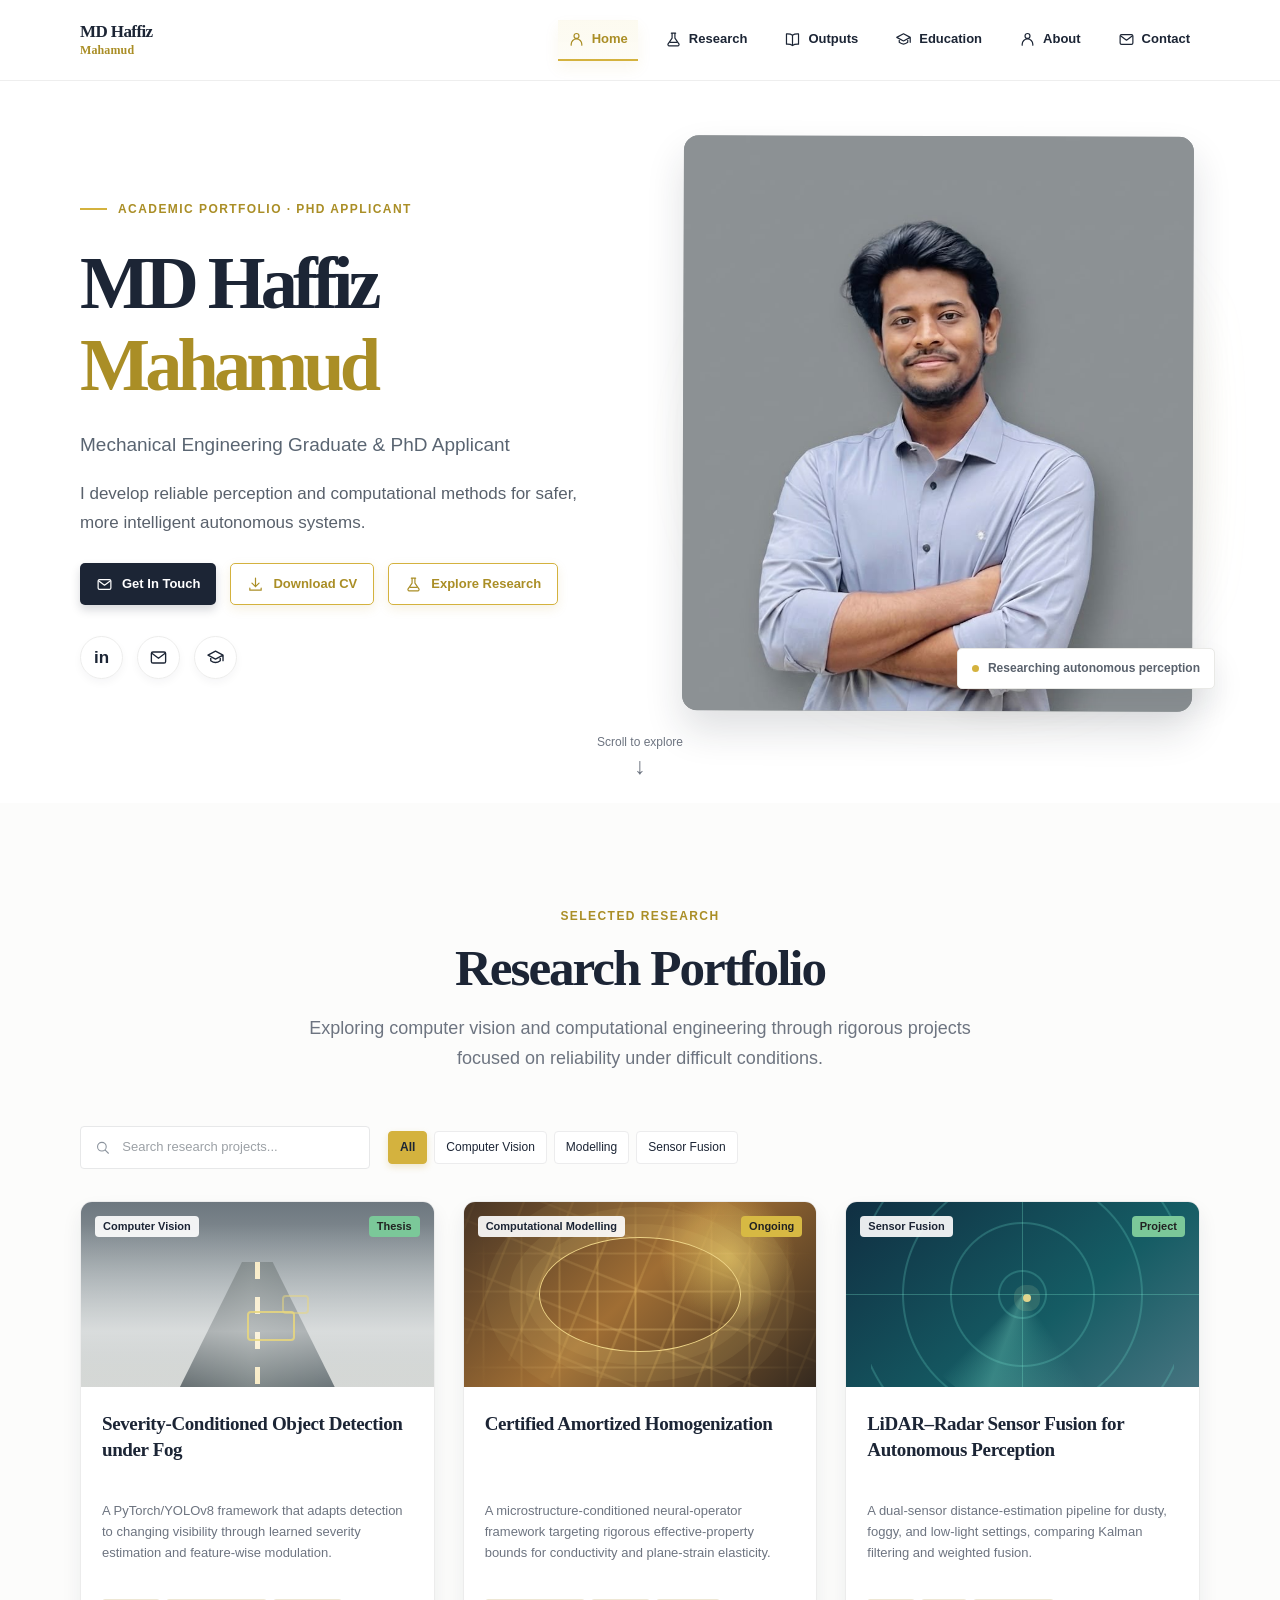
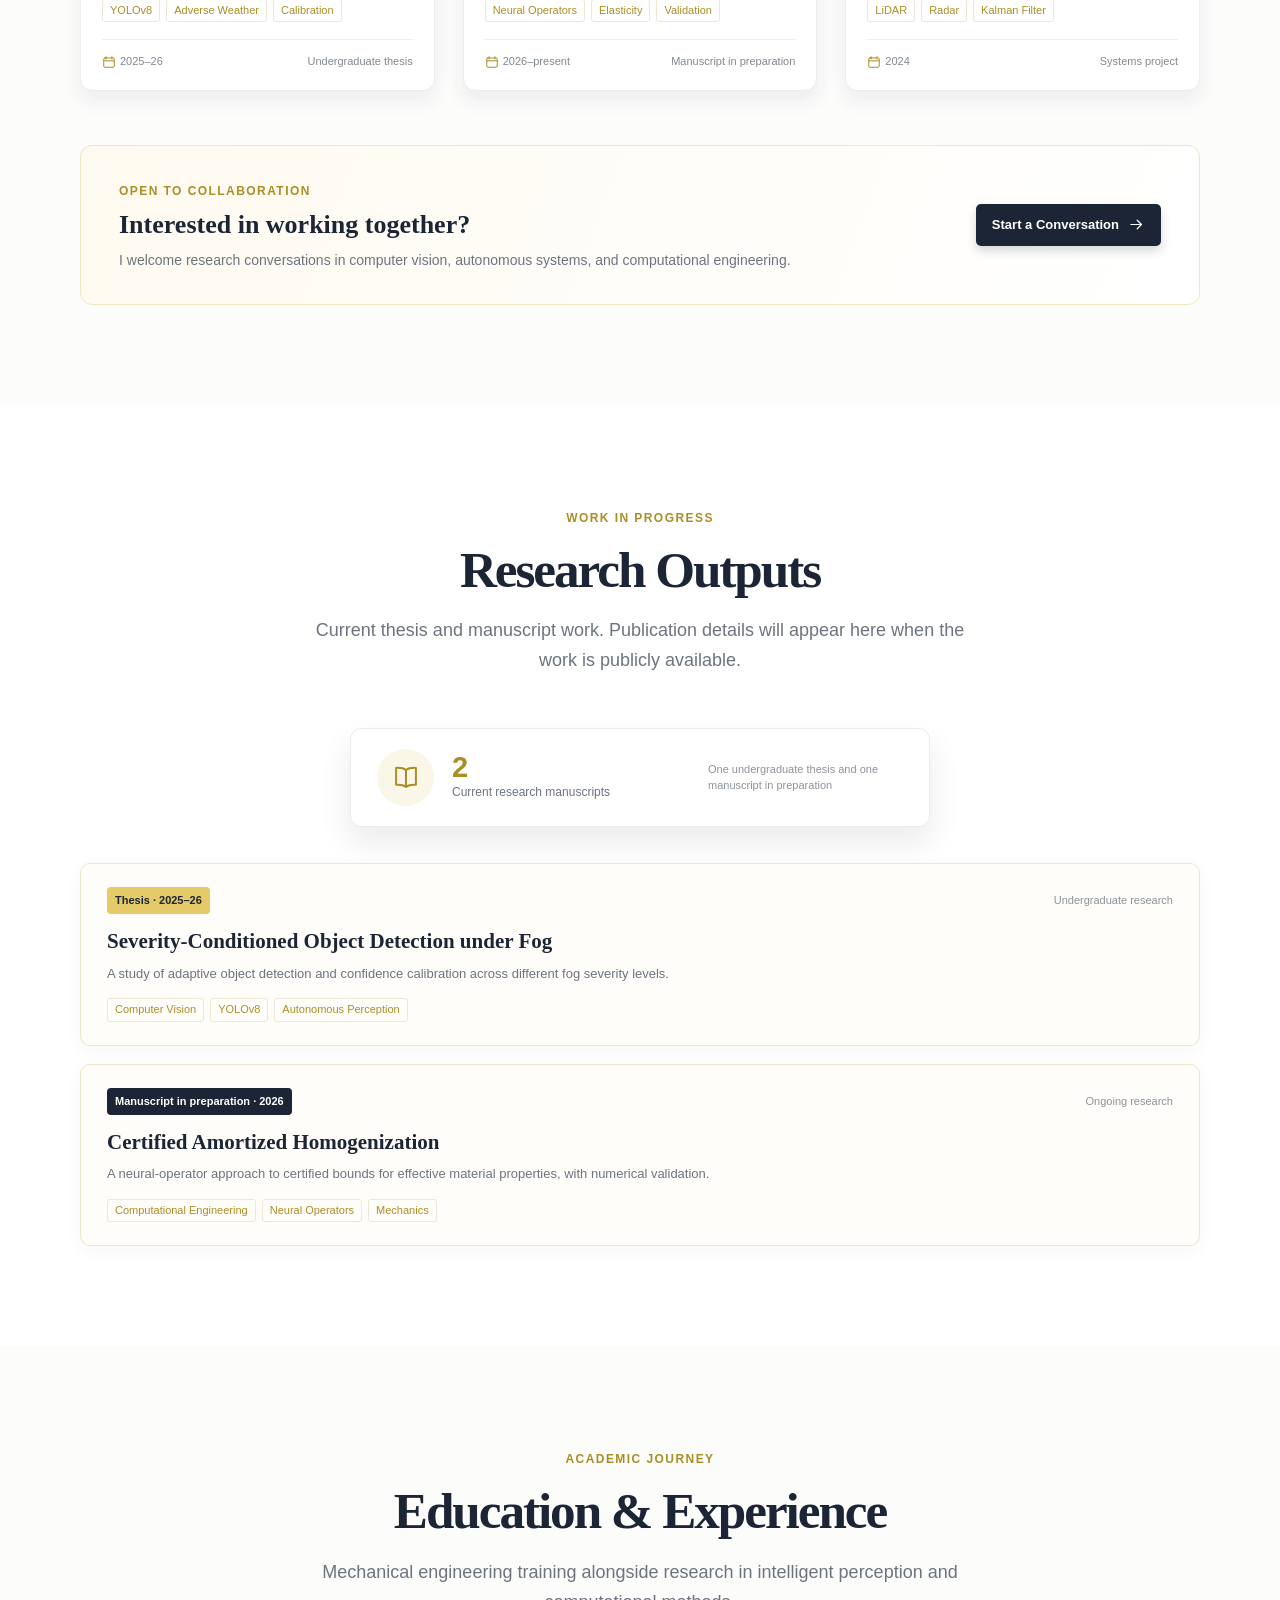
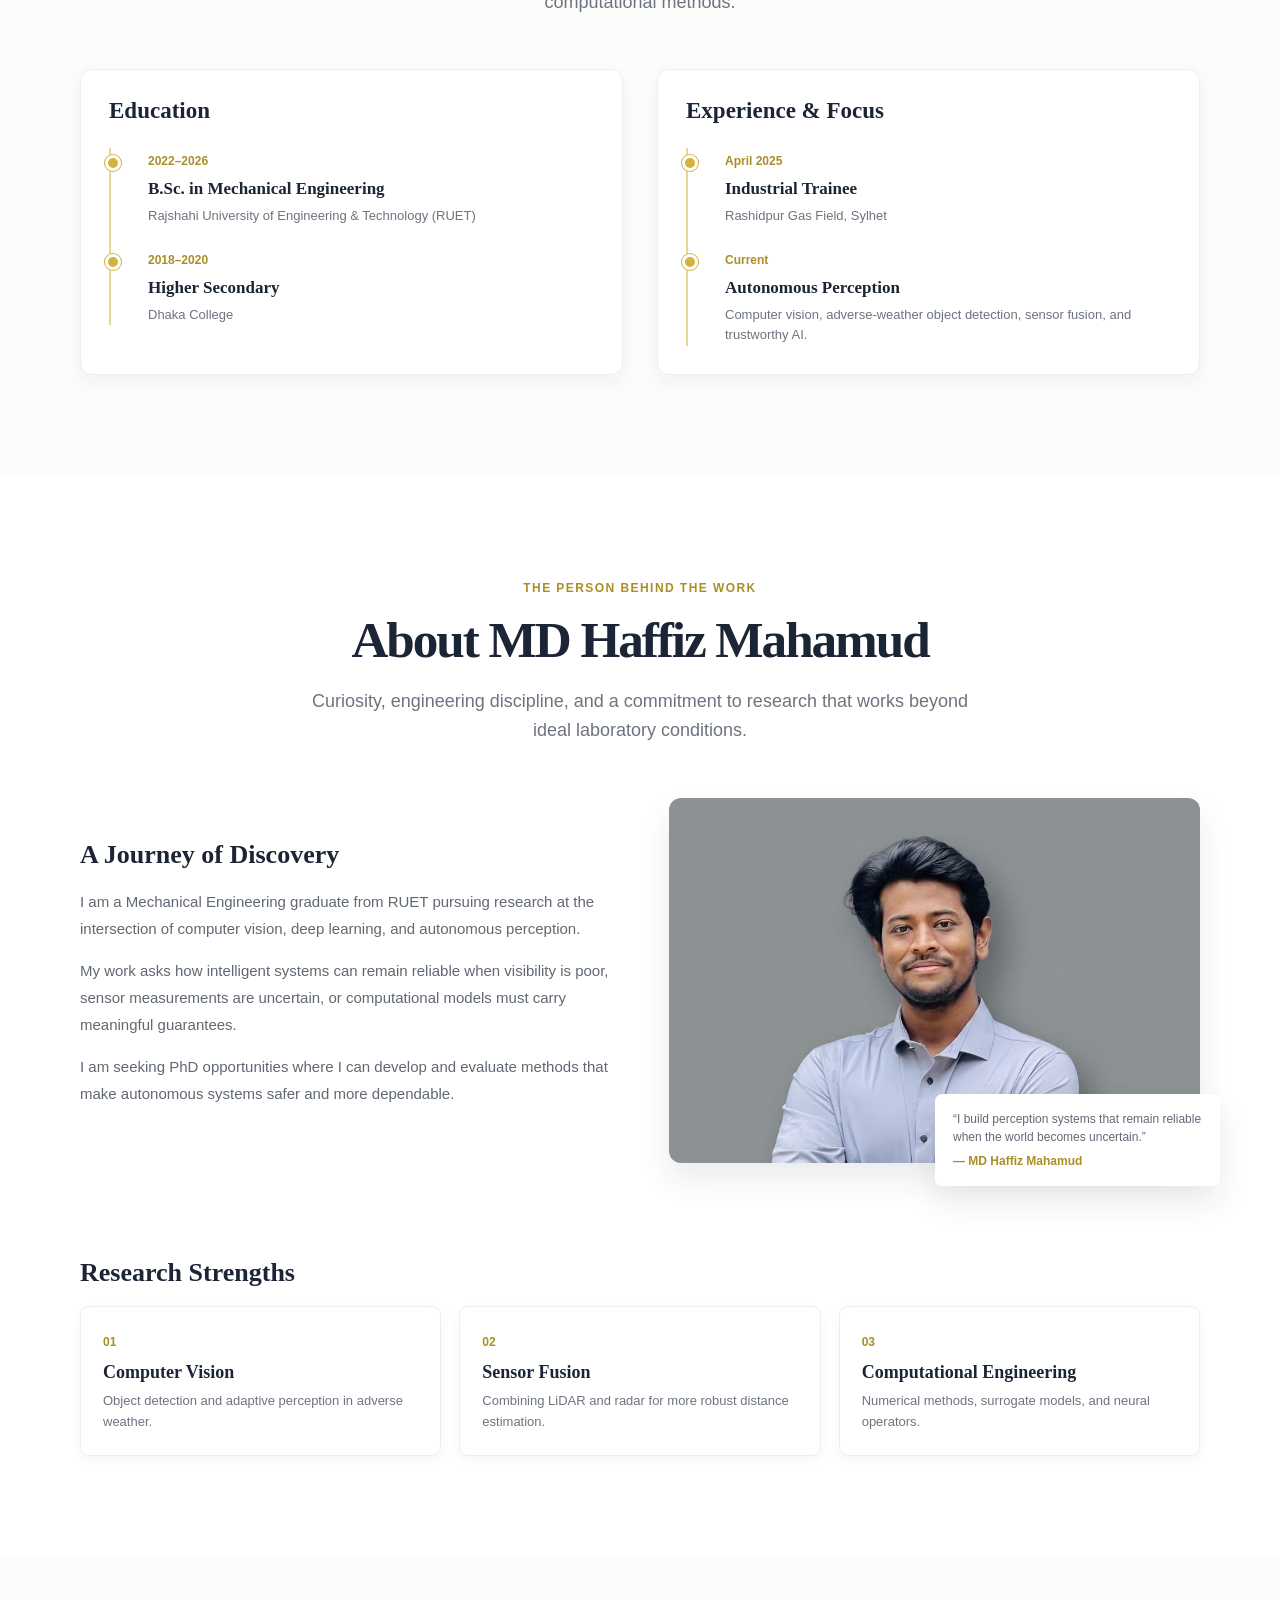
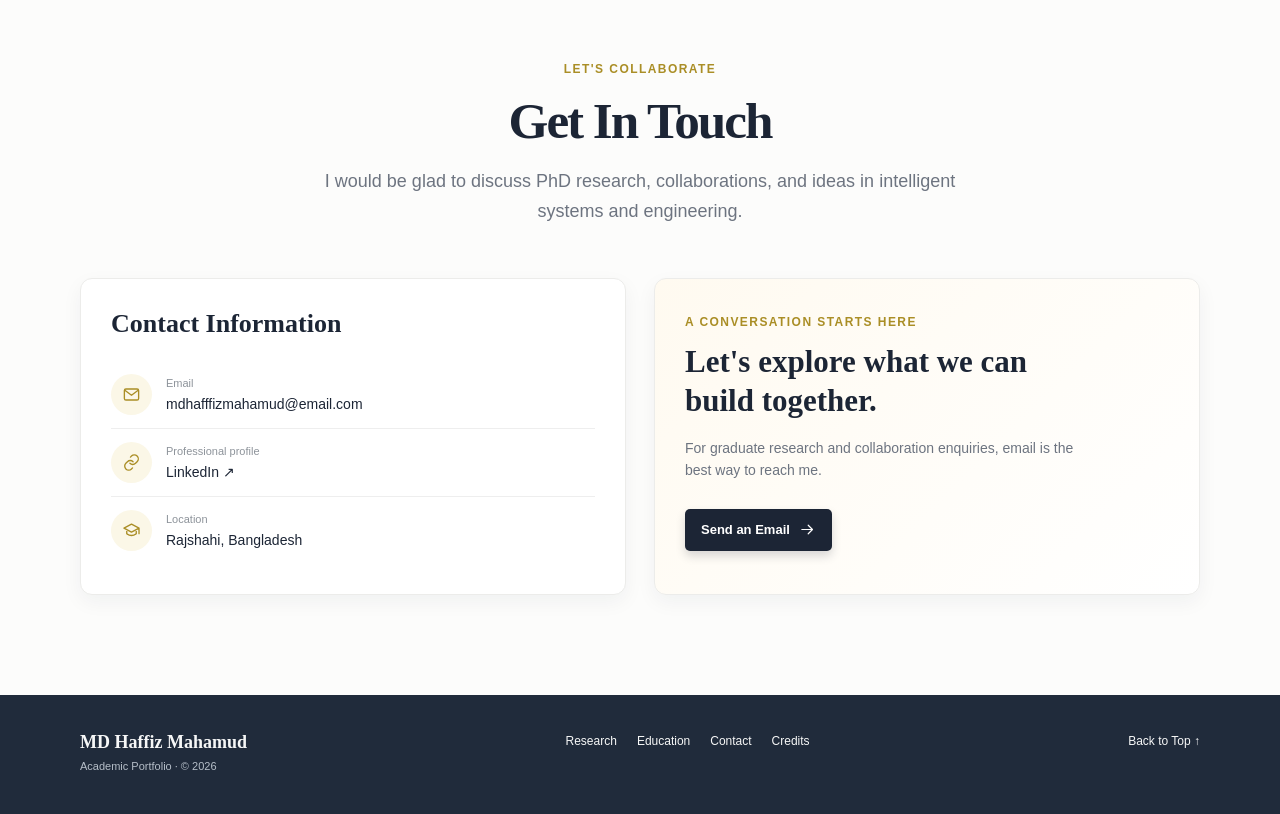
==== commit e9bd0bb8: "Add CV download and refine footer" ====
--- a/index.html
+++ b/index.html
@@ -23,6 +23,7 @@
     <symbol id="i-search" viewBox="0 0 24 24"><circle cx="10.8" cy="10.8" r="6.8"/><path d="m16 16 5 5"/></symbol>
     <symbol id="i-calendar" viewBox="0 0 24 24"><rect x="3" y="5" width="18" height="16" rx="2"/><path d="M7 3v4m10-4v4M3 10h18"/></symbol>
     <symbol id="i-link" viewBox="0 0 24 24"><path d="M10 13a5 5 0 0 0 7.1 0l2-2a5 5 0 0 0-7.1-7.1l-1.3 1.3M14 11a5 5 0 0 0-7.1 0l-2 2A5 5 0 0 0 12 20.1l1.3-1.3"/></symbol>
+    <symbol id="i-download" viewBox="0 0 24 24"><path d="M12 3v12m-5-5 5 5 5-5M4 17v3h16v-3"/></symbol>
   </svg>
   <header class="site-header"><div class="nav-shell">
     <a class="brand" href="#home">MD Haffiz <span>Mahamud</span></a>
@@ -43,7 +44,7 @@
         <h1 id="hero-title">MD Haffiz<br><span>Mahamud</span></h1>
         <p class="hero-role">Mechanical Engineering Graduate &amp; PhD Applicant</p>
         <p class="hero-description">I develop reliable perception and computational methods for safer, more intelligent autonomous systems.</p>
-        <div class="hero-actions"><a class="button button-dark" href="#contact"><svg><use href="#i-mail"/></svg> Get In Touch</a><a class="button button-outline" href="#research"><svg><use href="#i-flask"/></svg> Explore Research</a></div>
+        <div class="hero-actions"><a class="button button-dark" href="#contact"><svg><use href="#i-mail"/></svg> Get In Touch</a><a class="button button-outline" href="MD_Haffiz_Mahamud_CV.pdf" download="MD_Haffiz_Mahamud_CV.pdf"><svg><use href="#i-download"/></svg> Download CV</a><a class="button button-outline" href="#research"><svg><use href="#i-flask"/></svg> Explore Research</a></div>
         <div class="social-links" aria-label="Academic and contact links"><a href="https://www.linkedin.com/in/md-haffiz-mahamud" target="_blank" rel="noopener noreferrer" aria-label="LinkedIn">in</a><a href="mailto:mdhafffizmahamud@email.com" aria-label="Email"><svg><use href="#i-mail"/></svg></a><a href="#education" aria-label="Education"><svg><use href="#i-cap"/></svg></a></div>
       </div>
       <div class="portrait-wrap reveal"><div class="portrait-halo"></div><div class="portrait-card"><img src="portrait.png" alt="Portrait of MD Haffiz Mahamud" width="934" height="934"></div><div class="portrait-caption"><span class="caption-dot"></span> Researching autonomous perception</div></div>
@@ -76,7 +77,7 @@
     </div></section>
     <section class="section contact-section" id="contact" aria-labelledby="contact-title"><div class="wrap"><div class="section-heading reveal"><span class="section-kicker">Let's collaborate</span><h2 id="contact-title">Get In Touch</h2><p>I would be glad to discuss PhD research, collaborations, and ideas in intelligent systems and engineering.</p></div><div class="contact-grid"><div class="contact-panel reveal"><h3>Contact Information</h3><div class="contact-row"><span class="contact-icon"><svg><use href="#i-mail"/></svg></span><div><small>Email</small><a href="mailto:mdhafffizmahamud@email.com">mdhafffizmahamud@email.com</a></div></div><div class="contact-row"><span class="contact-icon"><svg><use href="#i-link"/></svg></span><div><small>Professional profile</small><a href="https://www.linkedin.com/in/md-haffiz-mahamud" target="_blank" rel="noopener noreferrer">LinkedIn ↗</a></div></div><div class="contact-row"><span class="contact-icon"><svg><use href="#i-cap"/></svg></span><div><small>Location</small><span>Rajshahi, Bangladesh</span></div></div></div><div class="contact-invite reveal"><span class="section-kicker">A conversation starts here</span><h3>Let's explore what we can build together.</h3><p>For graduate research and collaboration enquiries, email is the best way to reach me.</p><a class="button button-dark" href="mailto:mdhafffizmahamud@email.com?subject=Academic%20research%20enquiry">Send an Email <svg><use href="#i-arrow"/></svg></a></div></div></div></section>
   </main>
-  <footer class="site-footer"><div class="wrap footer-inner"><div><strong>MD Haffiz Mahamud</strong><span>Academic Portfolio · © 2026</span></div><div class="footer-links"><a href="#research">Research</a><a href="#education">Education</a><a href="#contact">Contact</a></div><div class="footer-meta"><a href="#home">Back to Top ↑</a><small>Design adapted from <a href="https://www.figma.com/community/file/1542951736958789418/academic-portfolio-website" target="_blank" rel="noopener noreferrer">Saroj's Academic Portfolio Website</a> · CC BY 4.0</small></div></div></footer>
+  <footer class="site-footer"><div class="wrap footer-inner"><div><strong>MD Haffiz Mahamud</strong><span>Academic Portfolio · © 2026</span></div><div class="footer-links"><a href="#research">Research</a><a href="#education">Education</a><a href="#contact">Contact</a><a href="credits.html">Credits</a></div><div class="footer-meta"><a href="#home">Back to Top ↑</a></div></div></footer>
 </body>
 </html>
 
--- a/styles.css
+++ b/styles.css
@@ -1,2 +1,42 @@
-:root{--ink:#15262c;--paper:#f7f4ed;--muted:#6c716d;--gold:#b18b4d;--line:#c9c9c2;--night:#183239}*{box-sizing:border-box}html{scroll-behavior:smooth}body{margin:0;background:var(--paper);color:var(--ink);font-family:Inter,Arial,sans-serif}.masthead{height:84px;border-bottom:1px solid var(--line);display:flex;align-items:center;justify-content:space-between;padding:0 5vw}.monogram{font:700 1rem 'Libre Baskerville',serif;letter-spacing:-.1em;text-decoration:none;color:var(--ink);border:1px solid var(--ink);width:36px;height:36px;display:grid;place-items:center;border-radius:50%;transition:transform .4s cubic-bezier(.2,.8,.2,1),background .3s,color .3s}.monogram:hover{transform:rotate(-12deg);background:var(--ink);color:var(--paper)}.masthead nav{display:flex;gap:28px}.masthead a{font:500 .68rem 'DM Mono',monospace;text-transform:uppercase;letter-spacing:.04em;color:var(--ink);text-decoration:none}.masthead nav a{position:relative}.masthead nav a:after{content:'';position:absolute;left:0;bottom:-7px;width:100%;height:1px;background:var(--gold);transform:scaleX(0);transform-origin:right;transition:transform .3s}.masthead nav a:hover:after{transform:scaleX(1);transform-origin:left}.outline-button{border:1px solid var(--ink);padding:11px 15px;transition:.25s}.outline-button:hover{background:var(--ink);color:var(--paper)}main{max-width:1500px;margin:auto}.hero{padding:9vw 5vw 0;min-height:680px;border-bottom:1px solid var(--line)}.kicker,.overline,.section-marker,.year,.tag,footer,.hero-index{font:500 .67rem 'DM Mono',monospace;letter-spacing:.045em;text-transform:uppercase}.hero-grid{display:grid;grid-template-columns:1.3fr .7fr;gap:7vw;align-items:end;padding:7vw 0}.hero-index{color:var(--gold);margin:0 0 18px}.hero h1{font:400 clamp(4.6rem,10vw,10rem)/.83 'Libre Baskerville',serif;letter-spacing:-.09em;margin:0}.hero-statement{padding-bottom:9px}.role{font-size:1rem;line-height:1.6;margin:0 0 50px}.statement{font:400 clamp(1.35rem,2.1vw,2rem)/1.35 'Libre Baskerville',serif;margin:0 0 35px;letter-spacing:-.03em}.primary-button{display:flex;justify-content:space-between;align-items:center;text-decoration:none;color:var(--paper);background:var(--ink);padding:17px 19px;font:500 .68rem 'DM Mono',monospace;text-transform:uppercase;letter-spacing:.045em;max-width:250px;transition:transform .25s,background .25s}.primary-button:hover{background:var(--gold);transform:translateY(-3px)}.primary-button span{font-size:1.2rem;transition:transform .25s}.primary-button:hover span{transform:translateY(3px)}.hero-rule{border-top:1px solid var(--line);padding:15px 0;display:flex;justify-content:space-between;font:400 .62rem 'DM Mono',monospace;text-transform:uppercase;color:var(--muted)}.section{display:grid;grid-template-columns:22% 1fr;padding:9vw 5vw;border-bottom:1px solid var(--line)}.section-marker{display:flex;gap:15px;color:var(--gold)}.profile-content,.research-main,.record-main,.contact-main{max-width:960px}.overline{color:var(--gold);margin:0 0 24px}h2{font:400 clamp(2.8rem,6vw,6.1rem)/.98 'Libre Baskerville',serif;letter-spacing:-.075em;margin:0 0 40px}h2 em{font-style:italic;font-weight:400}.lede{max-width:660px;font-size:1.12rem;line-height:1.8;color:#36474a;margin:0 0 60px}.facts{display:grid;grid-template-columns:repeat(2,1fr);border-top:1px solid var(--line);margin:0;max-width:760px}.facts div{padding:20px 20px 20px 0;border-bottom:1px solid var(--line)}.facts div:nth-child(odd){margin-right:25px}.facts dt{font:500 .62rem 'DM Mono',monospace;text-transform:uppercase;color:var(--muted);margin-bottom:10px}.facts dd{margin:0;font-size:.95rem}.research{background:#eeeee7}.project-list{border-top:1px solid var(--line);margin-top:65px}.project-list article{display:grid;grid-template-columns:74px 1fr auto;gap:22px;padding:29px 0;border-bottom:1px solid var(--line);transition:padding .35s,background .35s}.project-list article:hover{padding-left:16px;background:rgba(177,139,77,.07)}.year{color:var(--gold);padding-top:4px}.project-list h3{font:400 clamp(1.25rem,2.1vw,2rem)/1.2 'Libre Baskerville',serif;letter-spacing:-.04em;margin:0 0 12px}.project-list article div p{font-size:.92rem;line-height:1.65;color:#4d5a5c;max-width:520px;margin:0}.tag{font-size:.57rem;border:1px solid #8e9693;height:min-content;padding:7px 8px;color:var(--muted)}.record{background:var(--night);color:var(--paper);border-color:#506269}.section-marker.light{color:#d7b26e}.record .overline{color:#d7b26e}.record-columns{display:grid;grid-template-columns:repeat(3,1fr);gap:35px;margin-top:70px}.record-columns h3{font:500 .68rem 'DM Mono',monospace;text-transform:uppercase;letter-spacing:.04em;color:#d7b26e;border-top:1px solid #607178;padding-top:15px;margin:0 0 25px}.record-columns p{font-size:.9rem;line-height:1.65;color:#d8e1df;margin:0 0 22px}.record-columns strong{color:white;font-weight:500}.quote{padding:10vw 20vw;text-align:center;border-bottom:1px solid var(--line)}.quote p{font:400 clamp(1.7rem,3.8vw,4rem)/1.28 'Libre Baskerville',serif;letter-spacing:-.055em;margin:0 0 28px}.quote span{font:500 .65rem 'DM Mono',monospace;text-transform:uppercase;color:var(--gold)}.contact{min-height:600px}.contact-main{position:relative}.email{display:inline-block;font:400 clamp(1.25rem,2.5vw,2.5rem)/1.2 'Libre Baskerville',serif;color:var(--ink);text-decoration:none;border-bottom:1px solid var(--ink);padding-bottom:8px;margin-top:15px;transition:color .25s,border-color .25s}.email:hover{color:var(--gold);border-color:var(--gold)}.email span{color:var(--gold);display:inline-block;transition:transform .25s}.email:hover span{transform:translate(4px,-4px)}.contact-note{margin:60px 0 0;max-width:370px;color:var(--muted);font-size:.88rem;line-height:1.6}footer{display:flex;justify-content:space-between;padding:22px 5vw;font-size:.58rem;color:var(--muted)}footer a{color:inherit;text-decoration:none}.motion-ready .hero .kicker,.motion-ready .hero h1,.motion-ready .hero-statement,.motion-ready .hero-rule{animation:rise .8s cubic-bezier(.16,1,.3,1) both}.motion-ready .hero h1{animation-delay:.12s}.motion-ready .hero-statement{animation-delay:.24s}.motion-ready .hero-rule{animation-delay:.38s}.motion-ready .section,.motion-ready .quote{opacity:0;transform:translateY(28px);transition:opacity .8s cubic-bezier(.16,1,.3,1),transform .8s cubic-bezier(.16,1,.3,1)}.motion-ready .section.is-visible,.motion-ready .quote.is-visible{opacity:1;transform:none}.motion-ready .project-list article{opacity:0;transform:translateY(18px);transition:opacity .65s calc(var(--delay) + .18s) cubic-bezier(.16,1,.3,1),transform .65s calc(var(--delay) + .18s) cubic-bezier(.16,1,.3,1),padding .35s,background .35s}.motion-ready .research.is-visible .project-list article{opacity:1;transform:none}@keyframes rise{from{opacity:0;transform:translateY(24px)}to{opacity:1;transform:none}}@media(prefers-reduced-motion:reduce){*,*:before,*:after{animation-duration:.01ms!important;animation-iteration-count:1!important;transition-duration:.01ms!important;scroll-behavior:auto!important}}@media(max-width:750px){.masthead{padding:0 6vw}.masthead nav{display:none}.hero{padding:12vw 6vw 0;min-height:600px}.hero-grid{grid-template-columns:1fr;gap:50px}.hero-statement{max-width:420px}.hero-rule{font-size:.5rem}.section{grid-template-columns:1fr;gap:45px;padding:16vw 6vw}.facts{grid-template-columns:1fr}.facts div:nth-child(odd){margin-right:0}.project-list article{grid-template-columns:50px 1fr}.tag{display:none}.record-columns{grid-template-columns:1fr;gap:15px}.quote{padding:16vw 8vw}.contact{min-height:520px}footer{padding:20px 6vw;font-size:.5rem}}
+:root{--ink:#1c2535;--muted:#6d7480;--gold:#d4b23e;--gold-dark:#aa8e26;--line:#e9e9e6;--paper:#fff;--soft:#faf9f5;--shadow:0 16px 32px rgba(23,32,47,.09);--sans:"DM Sans",Arial,sans-serif;--serif:"Playfair Display",Georgia,serif}
+*{box-sizing:border-box}
+html{scroll-behavior:smooth;scroll-padding-top:90px}
+body{margin:0;background:var(--paper);color:var(--ink);font-family:var(--sans);font-size:15px;line-height:1.6}
+img,svg{display:block}a{color:inherit;text-decoration:none}button,input{font:inherit}button{cursor:pointer}
+svg{width:19px;height:19px;fill:none;stroke:currentColor;stroke-width:1.7;stroke-linecap:round;stroke-linejoin:round}
+.icon-library,.sr-only{position:absolute;width:1px;height:1px;overflow:hidden;clip:rect(0,0,0,0);white-space:nowrap}
+.wrap{max-width:1120px;width:calc(100% - 72px);margin:auto}
+.site-header{position:sticky;top:0;z-index:30;background:rgba(255,255,255,.94);border-bottom:1px solid #eee;backdrop-filter:blur(18px)}
+.nav-shell{max-width:1120px;width:calc(100% - 72px);height:80px;margin:auto;display:flex;justify-content:space-between;align-items:center;gap:25px}
+.brand{font:600 17px/1.3 var(--serif);white-space:nowrap;letter-spacing:-.035em}.brand span{display:block;font-size:12px;letter-spacing:.01em;color:var(--gold-dark)}
+.main-nav{display:flex;align-items:center;gap:17px;height:100%}
+.nav-link{height:41px;padding:0 10px;display:flex;align-items:center;gap:7px;font-size:13px;font-weight:700;border-bottom:2px solid transparent;transition:color .25s,background .25s,border .25s;white-space:nowrap}
+.nav-link svg{width:17px;height:17px}.nav-link:hover,.nav-link.active{color:var(--gold-dark);background:linear-gradient(180deg,rgba(246,239,204,.3),rgba(246,239,204,.18));border-bottom-color:var(--gold);box-shadow:0 7px 15px rgba(187,149,37,.08)}
+.menu-toggle{display:none}
+.hero{min-height:650px;display:grid;grid-template-columns:1fr 1fr;align-items:center;gap:72px;position:relative;padding:55px 0 92px}
+.hero-copy{padding:32px 0 0}.eyebrow,.section-kicker{font-size:12px;font-weight:700;letter-spacing:.12em;text-transform:uppercase;color:var(--gold-dark)}.eyebrow{display:flex;align-items:center;gap:11px;margin-bottom:24px}.eyebrow-line{width:27px;height:2px;background:var(--gold)}
+h1,h2,h3,h4,p{margin-top:0}.hero h1{font:600 clamp(3.4rem,5.8vw,5.7rem)/1.1 var(--serif);letter-spacing:-.065em;margin:0 0 24px}.hero h1 span{color:var(--gold-dark)}
+.hero-role{font-size:19px;font-weight:500;color:#5a6572;margin-bottom:18px}.hero-description{max-width:500px;font-size:17px;color:#59616c;line-height:1.75;margin-bottom:25px}
+.hero-actions{display:flex;gap:14px;flex-wrap:wrap}.button{min-height:42px;padding:10px 16px;border-radius:5px;display:inline-flex;align-items:center;justify-content:center;gap:9px;font-size:13px;font-weight:700;line-height:1.25;transition:transform .25s,box-shadow .25s,background .25s,color .25s}.button:hover{transform:translateY(-3px);box-shadow:0 7px 17px rgba(23,32,47,.15)}.button svg{width:17px;height:17px}.button-dark{background:var(--ink);color:#fff;box-shadow:0 5px 10px rgba(23,32,47,.17)}.button-outline{border:1px solid var(--gold);color:var(--gold-dark);background:#fff;box-shadow:0 4px 11px rgba(187,149,37,.13)}.button-outline:hover{background:#fcf8e9}
+.social-links{display:flex;gap:14px;margin-top:31px}.social-links a{width:43px;height:43px;border:1px solid #ededec;border-radius:50%;display:grid;place-items:center;font-size:17px;font-weight:800;box-shadow:0 4px 9px rgba(23,32,47,.04);transition:transform .25s,color .25s,border .25s}.social-links a:hover{transform:translateY(-4px);color:var(--gold-dark);border-color:var(--gold)}.social-links svg{width:19px;height:19px}
+.portrait-wrap{height:575px;position:relative;display:grid;place-items:center}.portrait-halo{position:absolute;inset:15px -16px -8px;z-index:-1;background:radial-gradient(ellipse at 55% 53%,rgba(224,207,132,.29),transparent 69%);filter:blur(18px)}.portrait-card{width:100%;height:100%;max-width:510px;border-radius:15px;overflow:hidden;background:#939799;box-shadow:0 20px 38px rgba(30,36,47,.14);transform:rotate(.2deg)}.portrait-card img{width:100%;height:100%;object-fit:cover;object-position:center 13%}.portrait-caption{position:absolute;right:-15px;bottom:22px;display:flex;align-items:center;gap:9px;padding:10px 14px;background:#fff;border:1px solid var(--line);border-radius:5px;box-shadow:var(--shadow);color:#59616c;font-size:12px;font-weight:600}.caption-dot{width:7px;height:7px;border-radius:50%;background:var(--gold)}.scroll-cue{position:absolute;bottom:22px;left:50%;transform:translateX(-50%);display:flex;flex-direction:column;align-items:center;color:var(--muted);font-size:12px}.scroll-cue span{font-size:23px;line-height:1.25;transition:transform .25s}.scroll-cue:hover span{transform:translateY(5px)}
+.section{padding:100px 0;scroll-margin-top:80px}.research-section,.education-section,.contact-section{background:#fcfcfb}.section-heading{text-align:center;margin:0 auto 52px;max-width:760px}.section-heading h2{font:600 clamp(2.4rem,4vw,3.6rem)/1.2 var(--serif);letter-spacing:-.04em;margin:10px 0 16px}.section-heading p{font-size:18px;line-height:1.65;color:var(--muted);max-width:690px;margin:auto}.section-kicker{display:inline-block}
+.research-toolbar{display:flex;align-items:center;gap:18px;margin-bottom:32px}.search-box{height:43px;flex:0 0 290px;display:flex;align-items:center;gap:10px;padding:0 14px;border:1px solid #e7e8e9;border-radius:4px;background:#fff}.search-box svg{width:17px;height:17px;color:#8b939d}.search-box:focus-within{outline:2px solid rgba(212,178,62,.38)}.search-box input{min-width:0;width:100%;border:0;outline:0;background:transparent;color:var(--ink);font-size:13px}.search-box input::placeholder{color:#9ca1a6}.filter-list{display:flex;flex-wrap:wrap;gap:7px}.filter{min-height:33px;padding:5px 11px;border:1px solid #ececed;border-radius:4px;background:#fff;color:var(--ink);font-size:12px;transition:background .2s,color .2s,transform .2s}.filter:hover{transform:translateY(-2px);border-color:var(--gold)}.filter.active{background:var(--gold);border-color:var(--gold);color:var(--ink);font-weight:700;box-shadow:0 3px 7px rgba(186,143,24,.2)}
+.project-grid{display:grid;grid-template-columns:repeat(3,minmax(0,1fr));gap:28px}.project-card{background:#fff;border:1px solid #ececec;border-radius:12px;overflow:hidden;box-shadow:0 10px 20px rgba(30,38,50,.07);transition:transform .3s,box-shadow .3s}.project-card:hover{transform:translateY(-7px);box-shadow:0 20px 32px rgba(30,38,50,.13)}.project-card[hidden]{display:none}
+.card-visual{height:185px;position:relative;overflow:hidden}.visual-label,.status{position:absolute;top:14px;z-index:2;padding:4px 8px;border-radius:4px;font-size:11px;font-weight:700;line-height:1.2}.visual-label{left:14px;background:rgba(255,255,255,.9);color:var(--ink)}.status{right:14px;background:var(--gold);color:#222}.status-ongoing{background:#d7b943}.status-completed{background:#7bc899}
+.visual-fog{background:linear-gradient(180deg,#6d777f 0%,#9da6a9 48%,#d0d3d0 100%)}.visual-fog:before{content:"";position:absolute;inset:0;background:linear-gradient(180deg,transparent 12%,rgba(255,255,255,.5) 70%,rgba(255,255,255,.12));z-index:1}.fog-road{position:absolute;bottom:-100px;left:14%;width:72%;height:225px;clip-path:polygon(44% 0,56% 0,100% 100%,0 100%);background:linear-gradient(90deg,#3d474c,#6f797a 48%,#49555b)}.fog-road:after{content:"";position:absolute;left:49%;width:2%;height:100%;background:repeating-linear-gradient(180deg,#f7e8bc 0 17px,transparent 17px 35px)}.fog-object{position:absolute;z-index:1;border:2px solid rgba(233,216,125,.85);border-radius:4px}.fog-object-one{width:48px;height:30px;bottom:46px;left:47%}.fog-object-two{width:27px;height:19px;bottom:73px;left:57%;opacity:.6}
+.visual-operator{background:radial-gradient(circle at 75% 30%,rgba(245,215,108,.6),transparent 23%),linear-gradient(135deg,#483525,#a06e34 48%,#34291f)}.visual-operator:before,.visual-operator:after{content:"";position:absolute;inset:0;opacity:.55;background:repeating-linear-gradient(90deg,transparent 0 18px,rgba(249,207,112,.7) 19px 20px,transparent 21px 38px),repeating-linear-gradient(0deg,transparent 0 18px,rgba(253,217,135,.55) 19px 20px,transparent 21px 38px);mask-image:radial-gradient(ellipse at 50% 60%,#000,transparent 80%)}.visual-operator:after{transform:rotate(22deg) scale(1.2);opacity:.35}.operator-mesh{position:absolute;inset:35px 75px;border-radius:50%;border:1px solid #edd386;box-shadow:0 0 0 13px rgba(237,211,134,.08),0 0 0 30px rgba(237,211,134,.08),0 0 0 54px rgba(237,211,134,.06)}
+.visual-radar{background:linear-gradient(140deg,#102f42,#155c64 60%,#477480)}.visual-radar:before{content:"";position:absolute;inset:-65px 25px;background:repeating-radial-gradient(circle at 50% 50%,transparent 0 22px,rgba(104,217,200,.25) 23px 24px,transparent 25px 48px)}.visual-radar:after{content:"";position:absolute;inset:0;background:linear-gradient(90deg,transparent 49.8%,rgba(121,233,205,.3) 50%,transparent 50.2%),linear-gradient(0deg,transparent 49.8%,rgba(121,233,205,.3) 50%,transparent 50.2%)}.radar-sweep{position:absolute;width:230px;height:230px;left:50%;top:50%;transform:translate(-50%,-50%);border-radius:50%;background:conic-gradient(from 225deg,transparent 0 280deg,rgba(144,238,213,.28) 335deg,transparent 360deg)}.radar-center{position:absolute;left:50%;top:50%;width:8px;height:8px;border-radius:50%;background:#e2d58d;box-shadow:0 0 0 9px rgba(213,226,171,.14)}
+.card-body{padding:24px 21px 19px}.card-body h3{font:600 19px/1.36 var(--serif);letter-spacing:-.02em;min-height:79px;margin:0 0 10px}.card-body p{font-size:13px;color:var(--muted);line-height:1.62;min-height:85px;margin:0 0 14px}.card-tags,.output-tags{display:flex;flex-wrap:wrap;gap:6px}.card-tags span,.output-tags span{padding:4px 7px;border:1px solid #eee7d4;border-radius:3px;color:var(--gold-dark);font-size:11px;line-height:1.2}.card-bottom{border-top:1px solid #f0f0ed;padding-top:13px;margin-top:17px;display:flex;justify-content:space-between;gap:7px;color:#818890;font-size:11px}.card-bottom span:first-child{display:flex;align-items:center;gap:4px}.card-bottom svg{width:14px;height:14px;color:var(--gold-dark)}.no-results{text-align:center;padding:42px;color:var(--muted)}
+.collaboration-callout{margin-top:54px;padding:32px 38px;display:flex;align-items:center;justify-content:space-between;gap:24px;background:linear-gradient(110deg,#fffaf0,#fff);border:1px solid #f0e6c4;border-radius:12px}.collaboration-callout h3{font:600 26px/1.3 var(--serif);margin:6px 0 8px}.collaboration-callout p{color:var(--muted);font-size:14px;margin:0}.collaboration-callout .button{white-space:nowrap}
+.outputs-section{background:#fff}.output-summary{max-width:580px;margin:0 auto 36px;display:flex;align-items:center;gap:18px;padding:20px 26px;border:1px solid #ebebea;border-radius:11px;box-shadow:var(--shadow)}.summary-icon{width:57px;height:57px;flex:0 0 auto;border-radius:50%;background:#faf7e9;display:grid;place-items:center;color:var(--gold-dark)}.summary-icon svg{width:28px;height:28px}.output-summary strong{display:block;color:var(--gold-dark);font-size:29px;line-height:1.1}.output-summary span{display:block;font-size:12px;color:var(--muted)}.output-summary p{margin:0 0 0 auto;max-width:195px;color:#8d9399;font-size:11px;line-height:1.5}.output-list{display:grid;gap:18px}.output-card{padding:23px 26px;background:#fffdf9;border:1px solid #ede6cb;border-radius:10px;box-shadow:0 5px 18px rgba(28,37,53,.04)}.output-top{display:flex;align-items:center;justify-content:space-between;gap:12px}.pill{padding:5px 8px;border-radius:4px;font-size:11px;font-weight:700}.pill-gold{background:#e4ca69}.pill-dark{background:var(--ink);color:#fff}.output-state{color:#8b9299;font-size:11px}.output-card h3{font:600 21px/1.35 var(--serif);margin:13px 0 8px}.output-card p{font-size:13px;color:var(--muted);margin:0 0 14px}
+.journey-grid{display:grid;grid-template-columns:1fr 1fr;gap:34px}.journey-column{padding:28px;background:#fff;border:1px solid #ededeb;border-radius:12px;box-shadow:0 7px 18px rgba(28,37,53,.05)}.journey-column>h3{font:600 23px var(--serif);margin:0 0 24px}.timeline{padding-left:20px;border-left:2px solid #e8d694}.timeline article{position:relative;padding:0 0 20px 17px}.timeline article:last-child{padding-bottom:0}.timeline article:before{content:"";position:absolute;left:-26px;top:7px;width:10px;height:10px;background:var(--gold);border:3px solid #fff;border-radius:50%;box-shadow:0 0 0 1px var(--gold)}.timeline-year{color:var(--gold-dark);font-size:12px;font-weight:700}.timeline h4{font:600 17px/1.4 var(--serif);margin:5px 0}.timeline p{color:var(--muted);font-size:13px;margin:0}
+.about-grid{display:grid;grid-template-columns:1fr 1fr;gap:58px;align-items:center}.about-copy h3,.strengths h3,.contact-panel h3{font:600 26px var(--serif);margin-bottom:18px}.about-copy p{color:#606873;font-size:15px;line-height:1.8;margin-bottom:15px}.about-photo{height:365px;position:relative}.about-photo img{width:100%;height:100%;object-fit:cover;object-position:center 24%;border-radius:12px;box-shadow:var(--shadow)}.about-photo blockquote{position:absolute;right:-20px;bottom:-23px;width:285px;margin:0;background:#fff;border-radius:7px;padding:16px 18px;box-shadow:var(--shadow);font-size:12px;color:#626976;line-height:1.5}.about-photo cite{display:block;color:var(--gold-dark);font-style:normal;font-weight:700;margin-top:6px}.strengths{margin-top:95px}.strength-grid{display:grid;grid-template-columns:repeat(3,1fr);gap:18px}.strength-grid article{border:1px solid #eee;border-radius:9px;padding:22px;background:#fff;box-shadow:0 4px 12px rgba(28,37,53,.04)}.strength-grid span{color:var(--gold-dark);font-size:12px;font-weight:700}.strength-grid h4{font:600 18px var(--serif);margin:9px 0 8px}.strength-grid p{margin:0;color:var(--muted);font-size:13px}
+.contact-grid{display:grid;grid-template-columns:1fr 1fr;gap:28px}.contact-panel,.contact-invite{border:1px solid #ececea;background:#fff;border-radius:12px;padding:30px;box-shadow:0 7px 20px rgba(28,37,53,.05)}.contact-panel h3{margin-bottom:22px}.contact-row{display:flex;align-items:center;gap:14px;padding:13px 0;border-bottom:1px solid #eee}.contact-row:last-child{border:0}.contact-icon{width:41px;height:41px;border-radius:50%;background:#fbf7e7;color:var(--gold-dark);display:grid;place-items:center;flex:none}.contact-row small{display:block;color:#8d939a;font-size:11px}.contact-row a,.contact-row div>span{display:block;font-size:14px;overflow-wrap:anywhere}.contact-row a:hover{color:var(--gold-dark)}.contact-invite{background:linear-gradient(135deg,#fffaf0,#fff)}.contact-invite h3{font:600 31px/1.25 var(--serif);max-width:390px;margin:10px 0 16px}.contact-invite p{color:var(--muted);font-size:14px;max-width:390px}.contact-invite .button{margin-top:13px}
+.site-footer{background:#202b3b;color:#f6f7f7;padding:37px 0}.footer-inner{display:flex;justify-content:space-between;gap:30px;align-items:flex-start}.footer-inner strong{display:block;font:600 18px var(--serif)}.footer-inner span{font-size:11px;color:#b5bec8}.footer-links{display:flex;gap:20px;font-size:12px}.footer-links a:hover,.footer-meta a:hover{color:#e9ca66}.footer-meta{text-align:right}.footer-meta>a{display:block;font-size:12px}.credit-return{font-size:13px;font-weight:700;color:var(--gold-dark)}.credit-return:hover,.credit-page a:hover{text-decoration:underline}.credit-page{min-height:calc(100vh - 173px);padding-top:110px;padding-bottom:110px;max-width:800px}.credit-page h1{font:600 clamp(3rem,6vw,4.6rem)/1.15 var(--serif);margin:12px 0 28px}.credit-page p{max-width:690px;color:#59616c;font-size:17px;line-height:1.9}.credit-page p a{color:var(--gold-dark);text-decoration:underline;text-underline-offset:3px}
+.reveal{opacity:0;transform:translateY(20px);transition:opacity .65s ease,transform .65s cubic-bezier(.16,1,.3,1)}.reveal.is-visible{opacity:1;transform:none}.hero .reveal:nth-child(2){transition-delay:.12s}
+@media(max-width:1000px){.nav-shell,.wrap{width:calc(100% - 48px)}.main-nav{gap:3px}.nav-link{font-size:12px;padding:0 7px}.hero{gap:36px}.portrait-wrap{height:520px}.card-body h3{min-height:104px}.card-body p{min-height:105px}}
+@media(max-width:760px){html{scroll-padding-top:72px}.nav-shell,.wrap{width:calc(100% - 38px)}.nav-shell{height:68px}.menu-toggle{display:flex;flex-direction:column;justify-content:center;gap:5px;width:35px;height:35px;border:0;background:transparent}.menu-toggle span{height:2px;width:23px;background:var(--ink);display:block}.main-nav{display:none;position:absolute;top:68px;left:0;right:0;height:auto;padding:16px 19px;background:#fff;box-shadow:0 12px 20px rgba(0,0,0,.08);border-bottom:1px solid var(--line);flex-direction:column;align-items:stretch}.main-nav.open{display:flex}.nav-link{height:40px;font-size:13px;padding:0 13px}.hero{min-height:0;display:flex;flex-direction:column;gap:40px;padding:70px 0 80px}.hero-copy{padding:0}.hero h1{font-size:clamp(3.25rem,10vw,5rem)}.hero-role{font-size:17px}.hero-description{font-size:16px}.portrait-wrap{width:100%;max-width:470px;height:460px}.portrait-caption{right:-8px}.scroll-cue{bottom:14px}.section{padding:75px 0}.section-heading{margin-bottom:37px}.section-heading p{font-size:16px}.research-toolbar{flex-direction:column;align-items:stretch}.search-box{flex:0 0 auto;width:100%}.project-grid{grid-template-columns:1fr;max-width:500px;margin:auto}.card-body h3,.card-body p{min-height:0}.card-visual{height:205px}.collaboration-callout{padding:26px;flex-direction:column;align-items:flex-start}.journey-grid,.about-grid,.contact-grid{grid-template-columns:1fr}.about-grid{gap:25px}.about-photo{max-width:500px}.strength-grid{grid-template-columns:1fr}.strengths{margin-top:85px}.footer-inner{flex-wrap:wrap}.footer-meta{text-align:left}}
+@media(max-width:470px){.hero{padding-top:46px}.eyebrow{font-size:10px}.hero h1{font-size:3.35rem}.hero-actions{gap:9px}.button{font-size:12px;padding:9px 12px}.portrait-wrap{height:390px}.portrait-caption{font-size:10px;bottom:12px}.section-heading h2{font-size:2.3rem}.output-summary{padding:16px}.output-summary p{display:none}.output-card{padding:19px}.about-photo{height:300px}.about-photo blockquote{right:-6px;width:250px}.footer-links{order:3;width:100%}}
+@media(prefers-reduced-motion:reduce){html{scroll-behavior:auto}.reveal{opacity:1;transform:none;transition:none}*,*:before,*:after{animation-duration:.01ms!important;transition-duration:.01ms!important}}
 
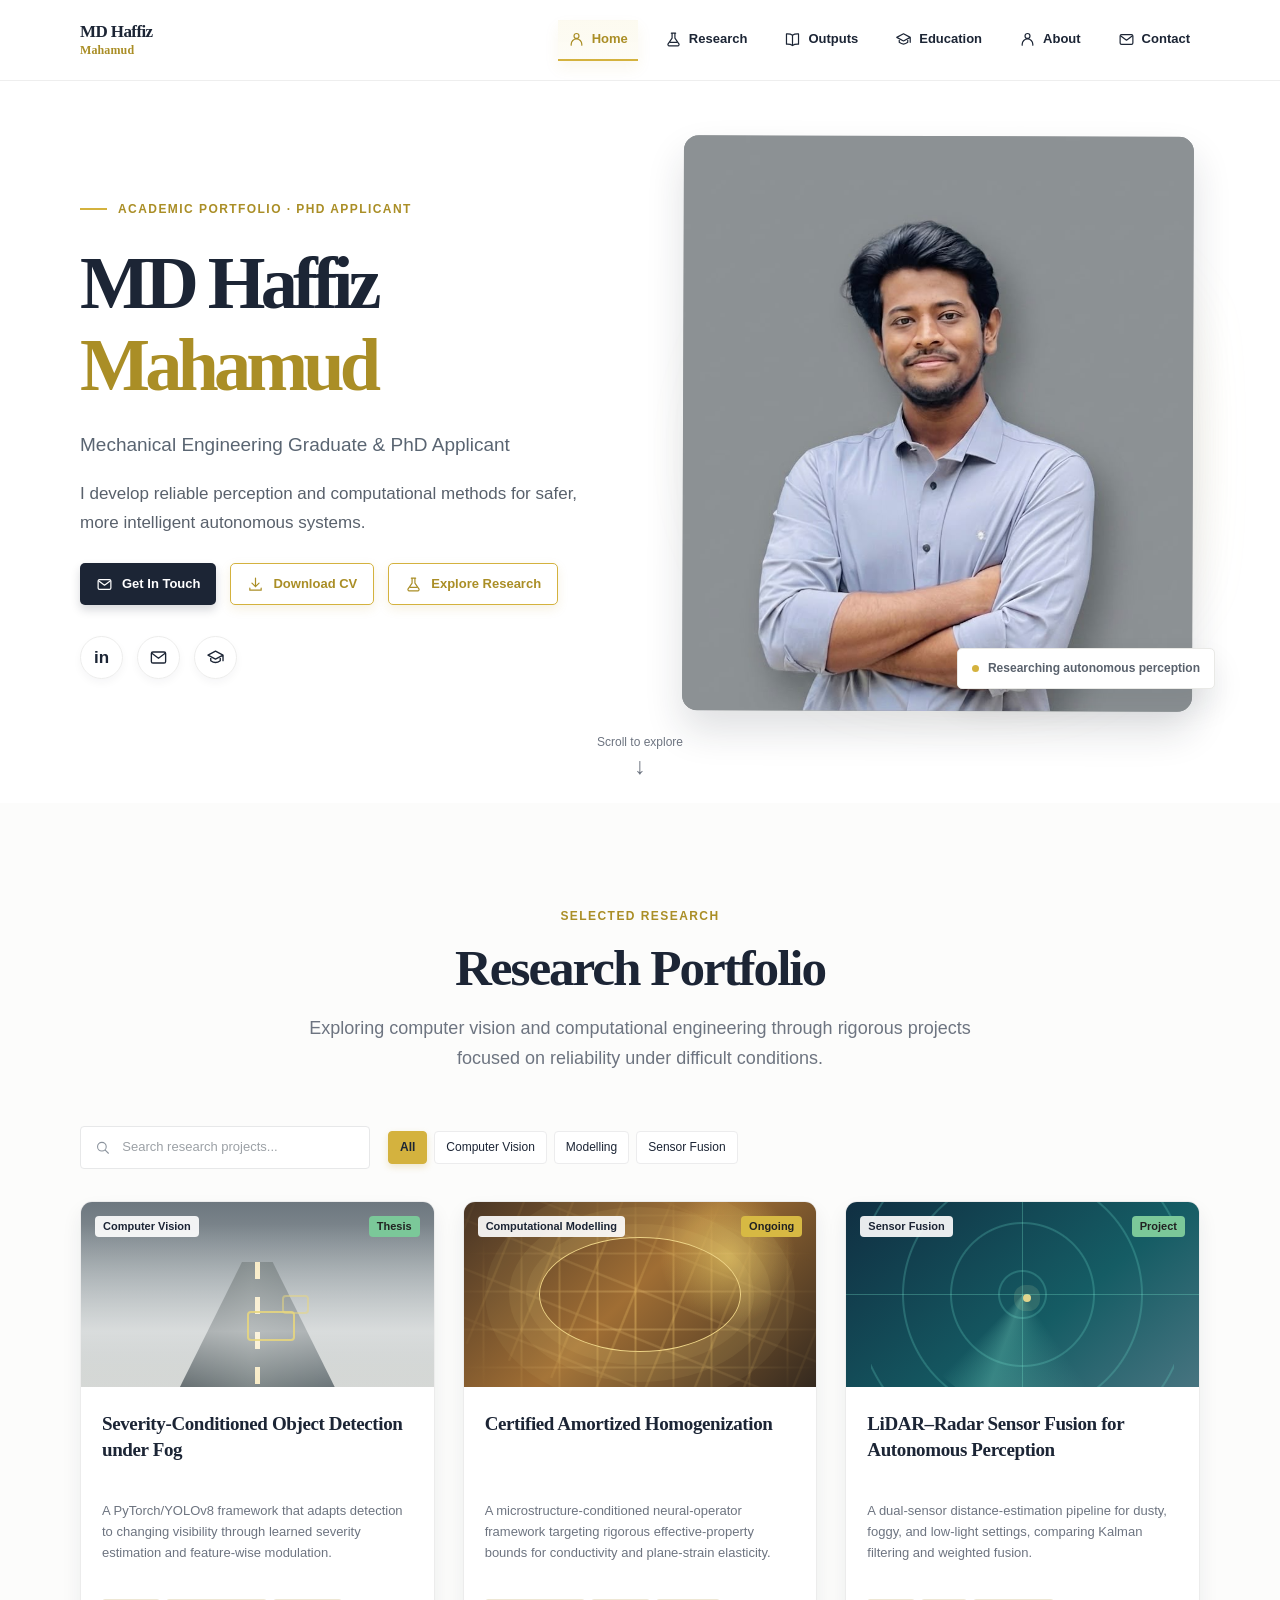
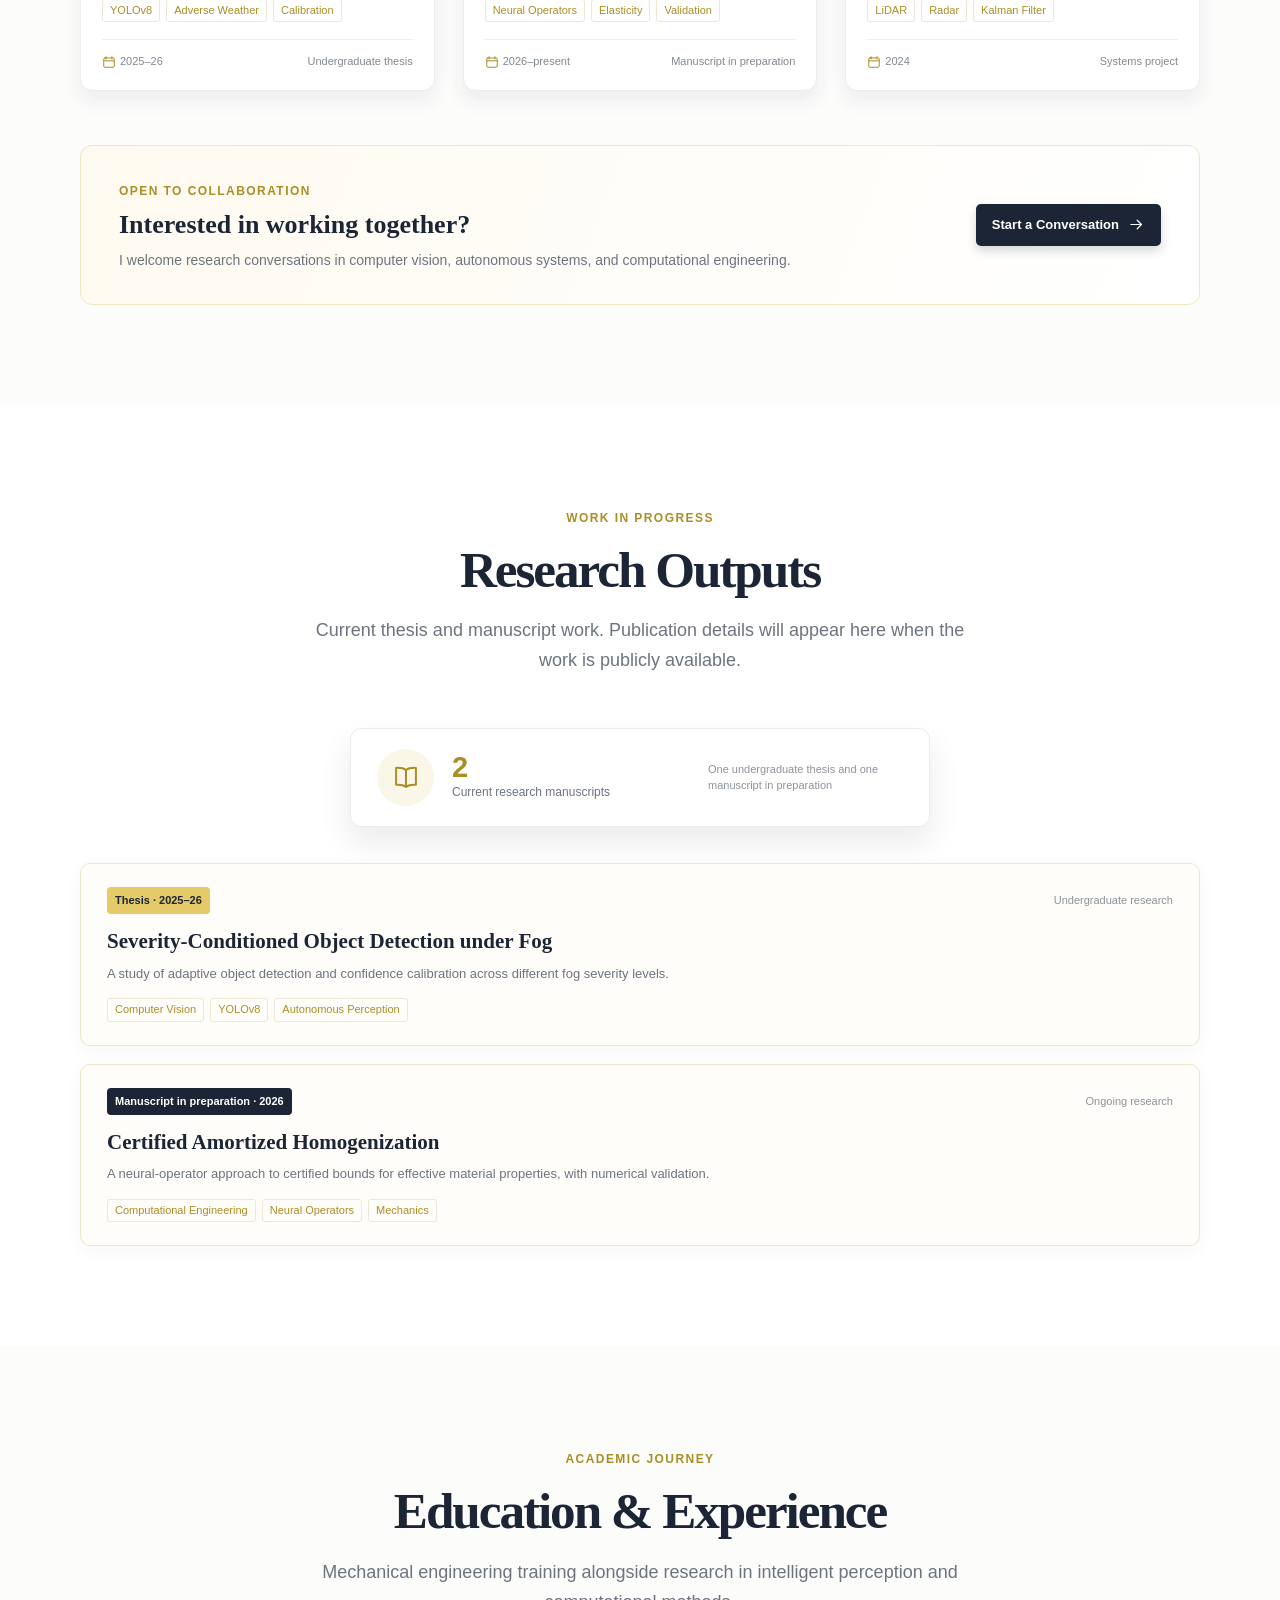
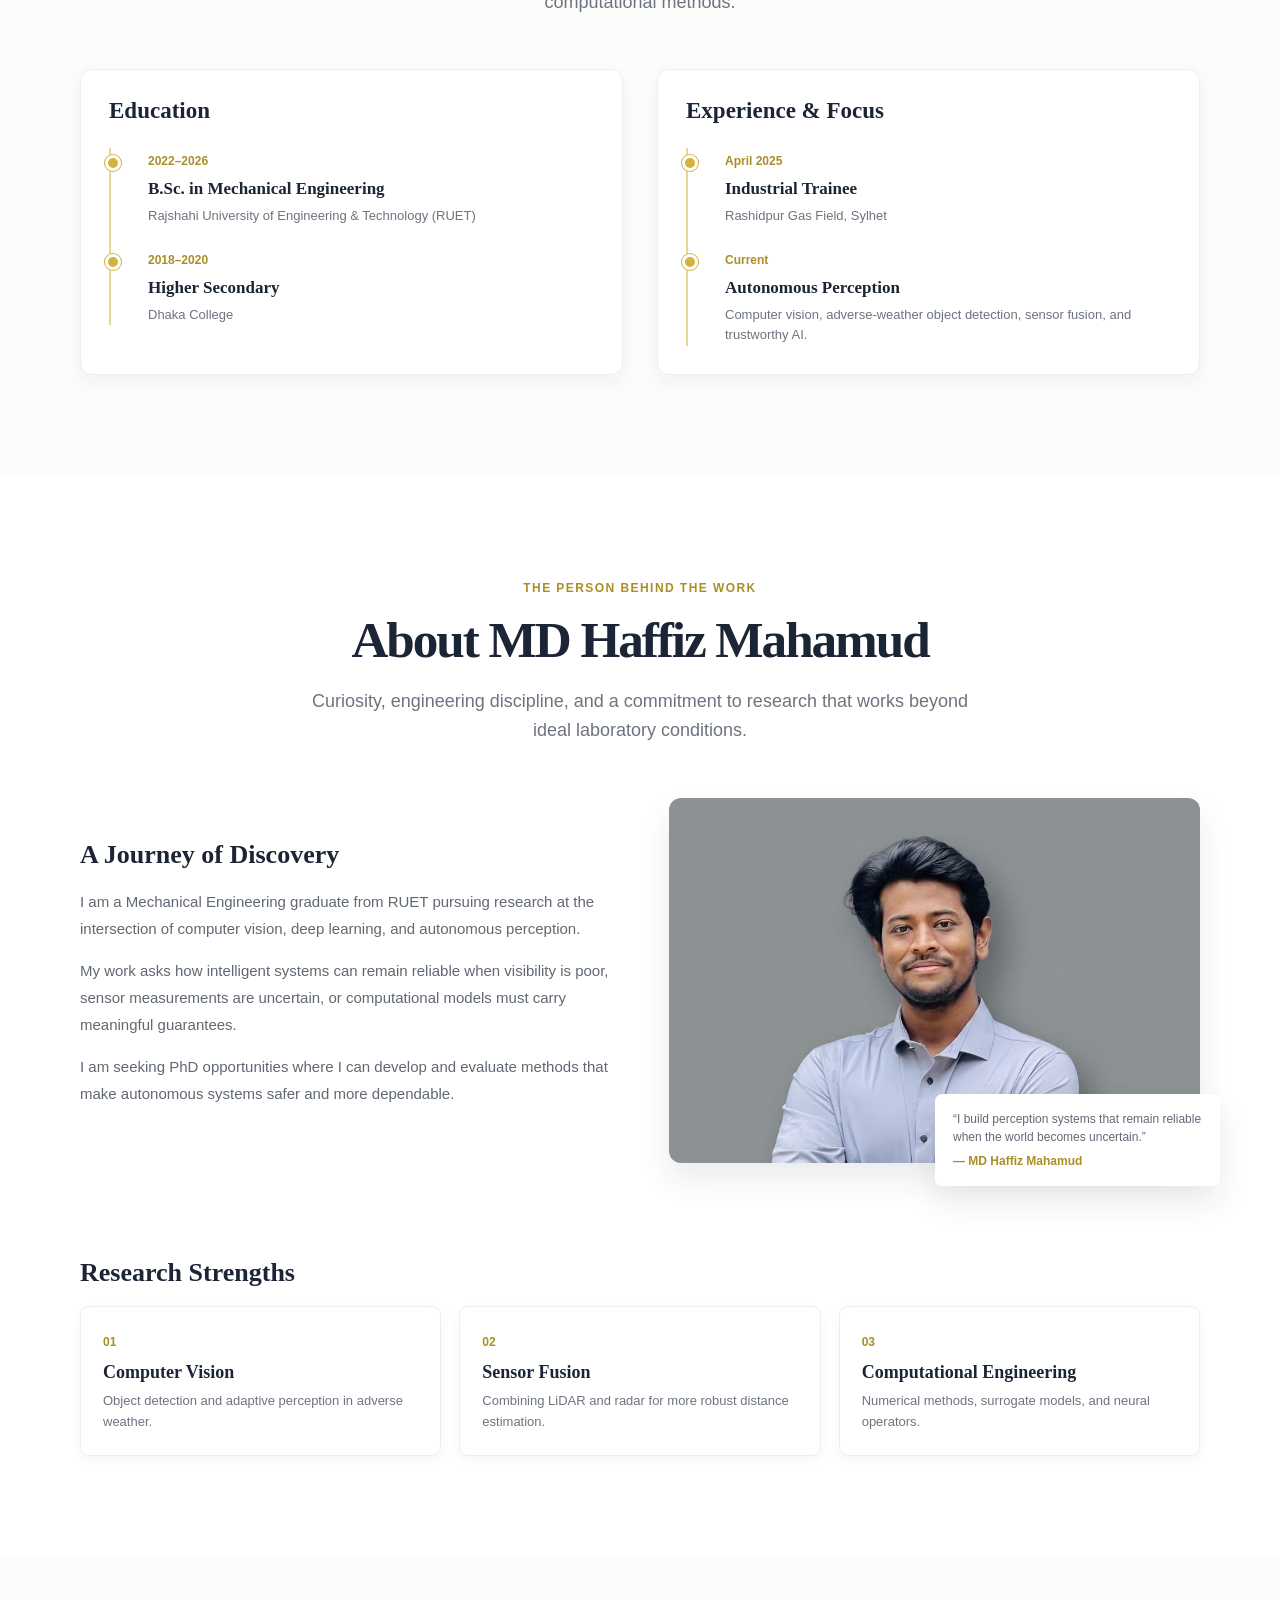
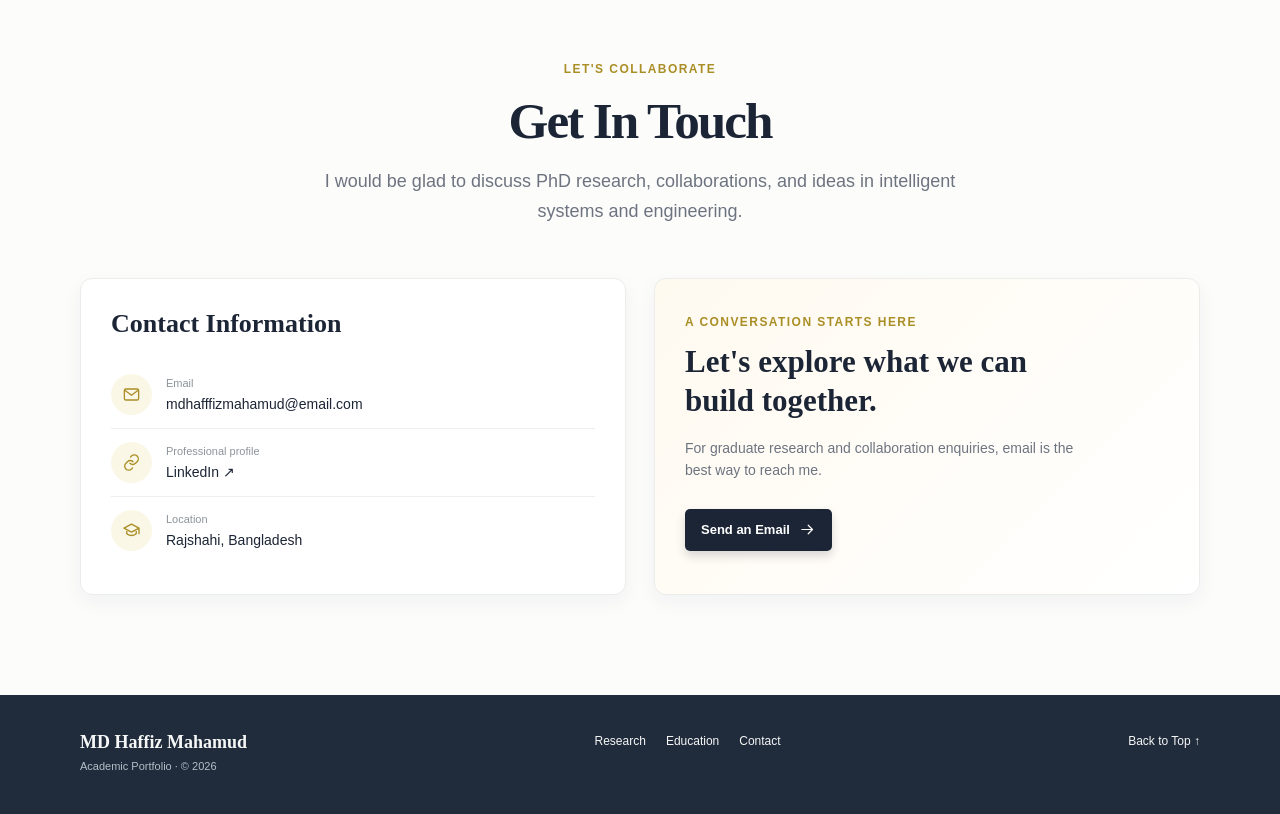
==== commit ca7eb4b3: "Remove Credits link from portfolio footer" ====
--- a/index.html
+++ b/index.html
@@ -77,7 +77,7 @@
     </div></section>
     <section class="section contact-section" id="contact" aria-labelledby="contact-title"><div class="wrap"><div class="section-heading reveal"><span class="section-kicker">Let's collaborate</span><h2 id="contact-title">Get In Touch</h2><p>I would be glad to discuss PhD research, collaborations, and ideas in intelligent systems and engineering.</p></div><div class="contact-grid"><div class="contact-panel reveal"><h3>Contact Information</h3><div class="contact-row"><span class="contact-icon"><svg><use href="#i-mail"/></svg></span><div><small>Email</small><a href="mailto:mdhafffizmahamud@email.com">mdhafffizmahamud@email.com</a></div></div><div class="contact-row"><span class="contact-icon"><svg><use href="#i-link"/></svg></span><div><small>Professional profile</small><a href="https://www.linkedin.com/in/md-haffiz-mahamud" target="_blank" rel="noopener noreferrer">LinkedIn ↗</a></div></div><div class="contact-row"><span class="contact-icon"><svg><use href="#i-cap"/></svg></span><div><small>Location</small><span>Rajshahi, Bangladesh</span></div></div></div><div class="contact-invite reveal"><span class="section-kicker">A conversation starts here</span><h3>Let's explore what we can build together.</h3><p>For graduate research and collaboration enquiries, email is the best way to reach me.</p><a class="button button-dark" href="mailto:mdhafffizmahamud@email.com?subject=Academic%20research%20enquiry">Send an Email <svg><use href="#i-arrow"/></svg></a></div></div></div></section>
   </main>
-  <footer class="site-footer"><div class="wrap footer-inner"><div><strong>MD Haffiz Mahamud</strong><span>Academic Portfolio · © 2026</span></div><div class="footer-links"><a href="#research">Research</a><a href="#education">Education</a><a href="#contact">Contact</a><a href="credits.html">Credits</a></div><div class="footer-meta"><a href="#home">Back to Top ↑</a></div></div></footer>
+  <footer class="site-footer"><div class="wrap footer-inner"><div><strong>MD Haffiz Mahamud</strong><span>Academic Portfolio · © 2026</span></div><div class="footer-links"><a href="#research">Research</a><a href="#education">Education</a><a href="#contact">Contact</a></div><div class="footer-meta"><a href="#home">Back to Top ↑</a></div></div></footer>
 </body>
 </html>
 
